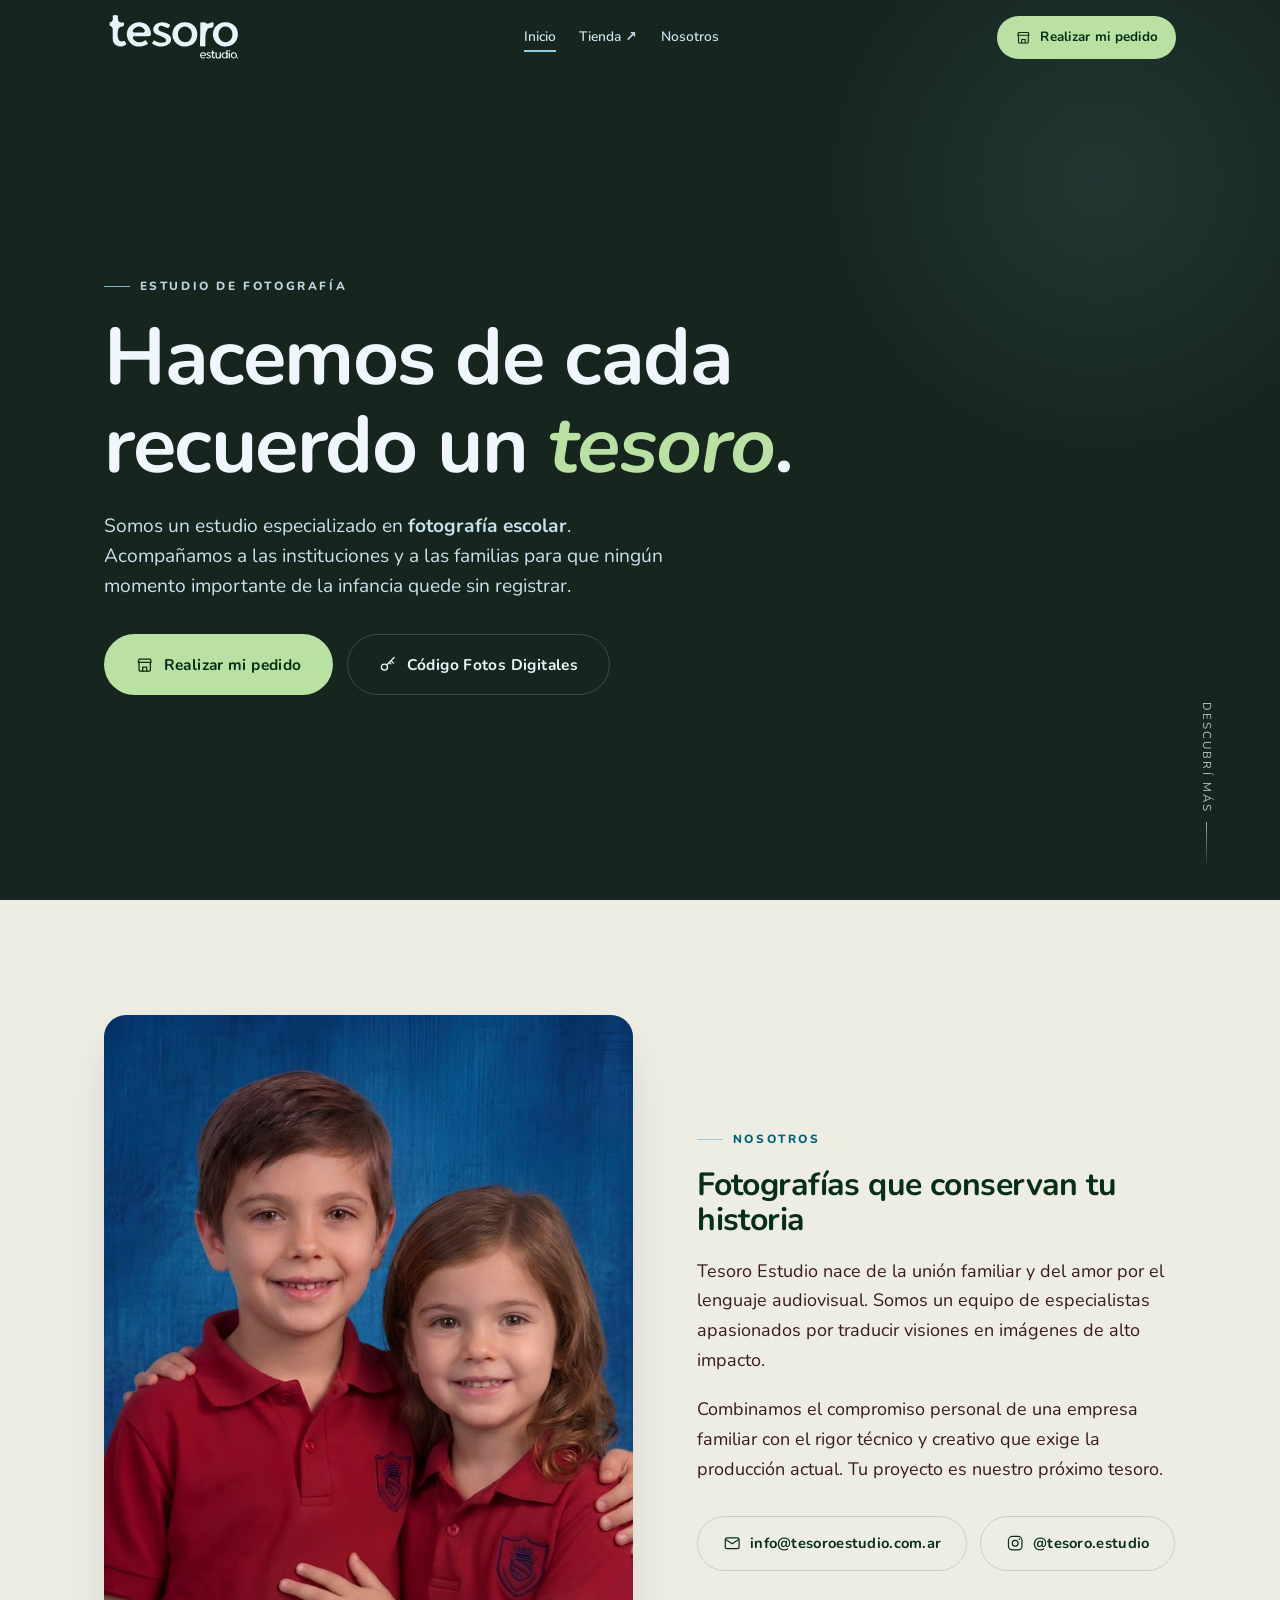
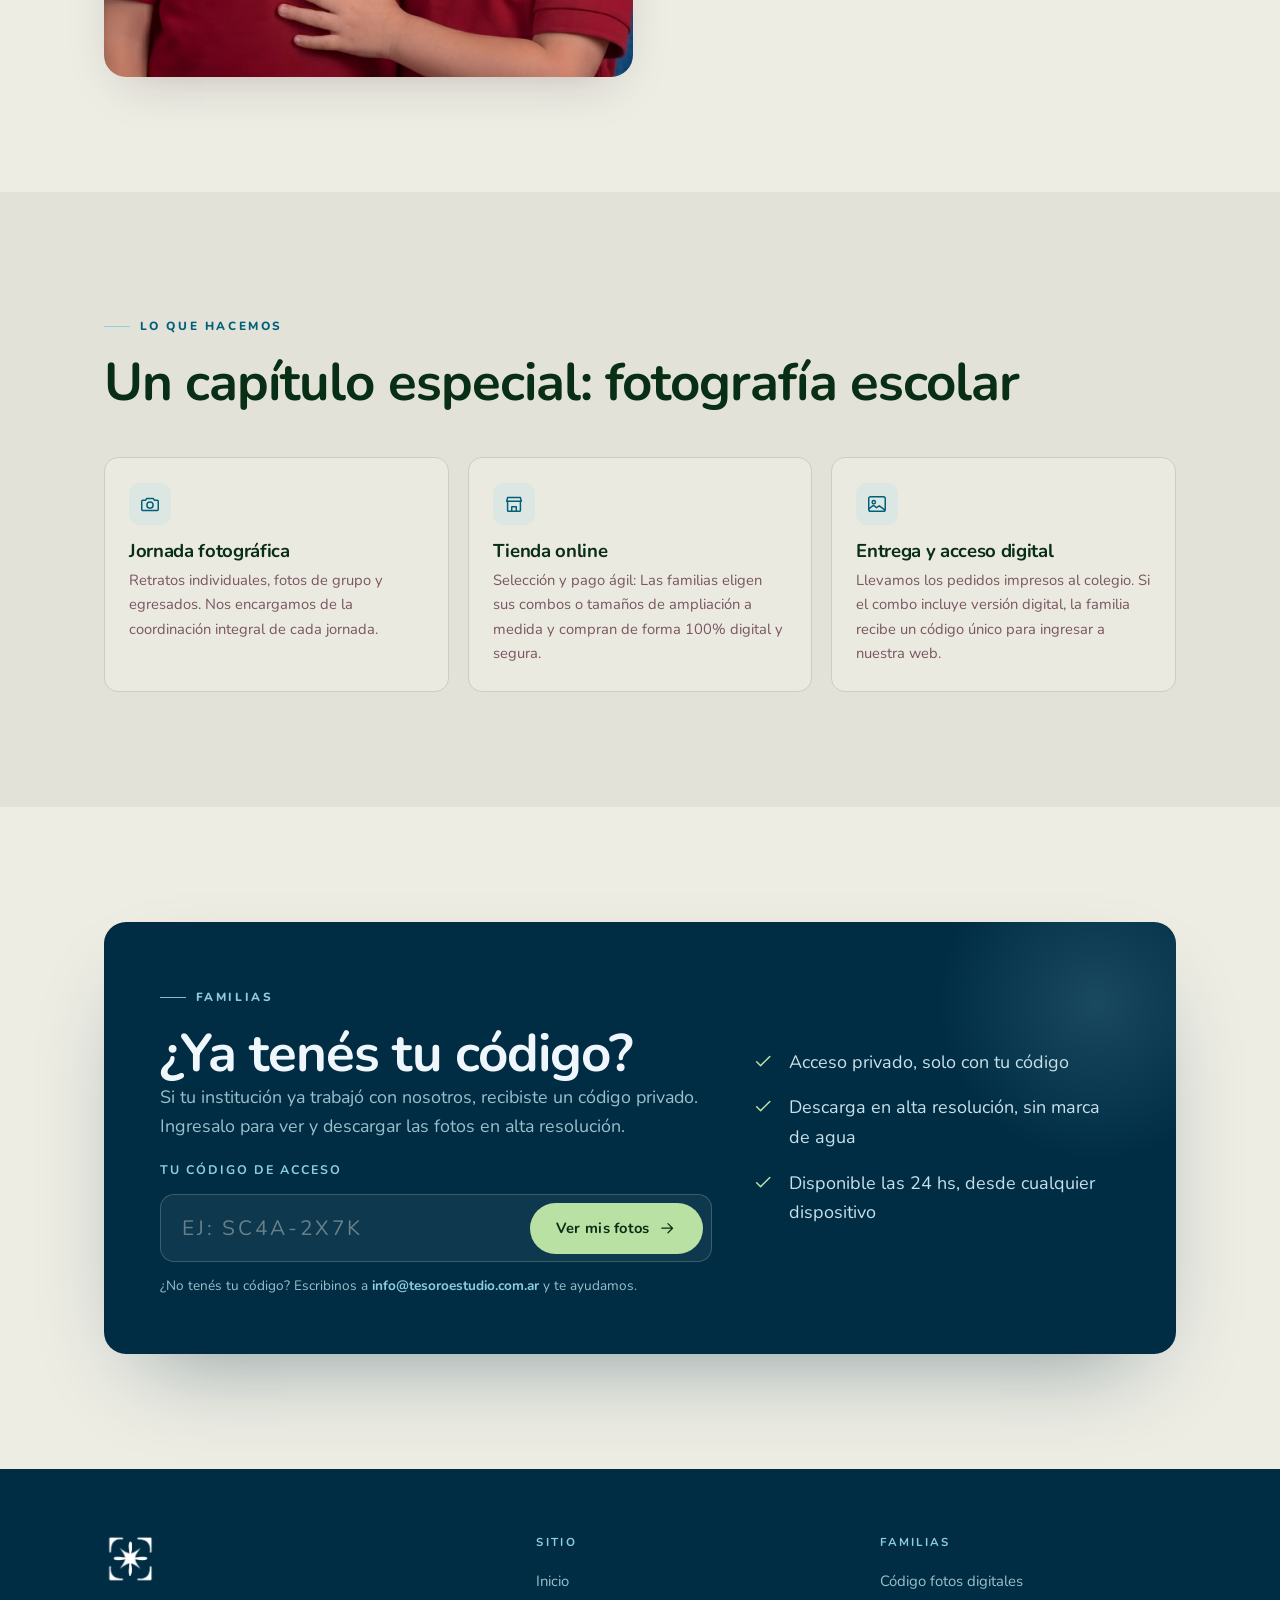
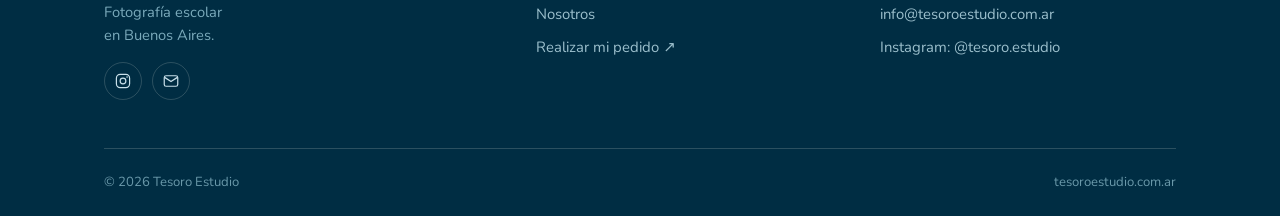
==== index.html @ e1eba3ed "Fix: botones hero apilados full-width en mobile, bump CSS v=11 Co-Authored-By: Claude Sonnet 4.6 <no" ====
<!DOCTYPE html>
<html lang="es-AR">
<head>
<meta charset="UTF-8">
<meta name="viewport" content="width=device-width, initial-scale=1.0">
<title>Tesoro Estudio · Fotografía escolar en Buenos Aires</title>
<meta name="description" content="Estudio de fotografía en Buenos Aires especializado en fotografía escolar. Retratos, fotos de curso, egresados y eventos. Las familias acceden y descargan sus fotos con un código privado.">
<meta name="theme-color" content="#002D43">

<!-- Open Graph -->
<meta property="og:type" content="website">
<meta property="og:title" content="Tesoro Estudio · Fotografía escolar">
<meta property="og:description" content="Hacemos de cada recuerdo un tesoro. Fotografía escolar profesional en Buenos Aires.">
<meta property="og:url" content="https://tesoroestudio.com.ar/">
<meta property="og:image" content="https://tesoroestudio.com.ar/img/hero.jpg">
<meta name="twitter:card" content="summary_large_image">

<!-- Favicon -->
<link rel="icon" type="image/png" href="img/iso.png">

<!-- Tipografía de marca: Nunito -->
<link rel="preconnect" href="https://fonts.googleapis.com">
<link rel="preconnect" href="https://fonts.gstatic.com" crossorigin>
<link href="https://fonts.googleapis.com/css2?family=Nunito:ital,wght@0,300;0,400;0,500;0,600;0,700;0,800;1,400;1,600;1,700&display=swap" rel="stylesheet">

<link rel="stylesheet" href="css/styles.css?v=11">
</head>
<body>

<!-- ========================= LOADER / SPLASH ========================= -->
<div id="loader" role="status" aria-label="Cargando Tesoro Estudio">
  <svg viewBox="0 0 799 277" fill="none" xmlns="http://www.w3.org/2000/svg" aria-hidden="true">
    <path d="M82.7162 45.5889C84.1705 45.5889 85.2355 46.5515 85.6861 47.6781C86.1368 48.8251 86.0139 50.2383 85.0102 51.3239L84.6416 51.7335L84.109 51.5901C84.109 51.5901 84.109 51.5901 84.0681 51.5901C84.0476 51.5901 83.9861 51.5901 83.9247 51.5492C83.8018 51.5287 83.6174 51.4877 83.3717 51.4263C82.8801 51.3239 82.1427 51.201 81.221 51.0781C79.3776 50.8528 76.7559 50.6889 73.7246 50.9347C67.6413 51.4263 59.8376 53.5769 52.9147 60.1722C47.4869 65.3747 44.9061 74.3663 43.6977 82.2315C43.1037 86.1436 42.8579 89.7075 42.7555 92.3087C42.7145 93.5991 42.694 94.6642 42.694 95.3811C42.694 95.7497 42.694 96.016 42.694 96.2208C42.694 96.3232 42.694 96.3847 42.694 96.4256C42.694 96.4461 42.694 96.4666 42.694 96.4871V96.8763L42.4483 97.1425C41.4446 98.2281 40.0314 98.3919 38.9048 97.8799C37.8398 97.3678 37 96.2413 37 94.8076V48.9889C37 47.1865 38.3928 45.5889 40.2157 45.5889H82.7162Z" fill="currentColor"/>
    <path d="M184.144 45.5889C185.987 45.5889 187.462 47.1455 187.462 48.9889V94.7666C187.462 97.6955 183.98 99.3751 181.85 97.163L181.501 96.8148L181.624 96.3232V96.2823C181.624 96.2413 181.624 96.2003 181.665 96.1389C181.686 95.9955 181.727 95.7907 181.788 95.5244C181.891 94.9919 182.014 94.1931 182.116 93.2099C182.341 91.2027 182.505 88.3966 182.259 85.099C181.788 78.5037 179.699 70.0856 173.329 62.63C168.311 56.7926 159.667 54.007 152.089 52.7167C148.341 52.0817 144.9 51.8155 142.401 51.6926C141.152 51.6311 140.148 51.6311 139.452 51.6311C139.103 51.6311 138.837 51.6311 138.653 51.6311C138.571 51.6311 138.489 51.6311 138.448 51.6311C138.427 51.6311 138.407 51.6311 138.407 51.6311H137.997L137.711 51.3648C135.683 49.2757 137.076 45.6708 140.025 45.6298H184.205L184.144 45.5889Z" fill="currentColor"/>
    <path d="M181.85 148.02C183.878 146.054 187.401 147.406 187.442 150.253V192.794C187.442 194.597 185.926 196.01 184.124 196.01H139.985C137.138 196.01 135.499 192.63 137.65 190.541L137.998 190.193L138.489 190.316C138.489 190.316 138.489 190.316 138.53 190.316C138.571 190.316 138.612 190.316 138.674 190.357C138.797 190.377 139.002 190.418 139.268 190.48C139.78 190.582 140.538 190.684 141.5 190.807C143.426 191.012 146.15 191.176 149.325 190.951C155.674 190.48 163.785 188.493 170.974 182.348C176.586 177.514 179.27 169.199 180.519 161.927C181.133 158.302 181.4 155.005 181.502 152.588C181.564 151.379 181.564 150.416 181.564 149.741C181.564 149.413 181.564 149.147 181.564 148.962C181.564 148.88 181.564 148.798 181.564 148.757C181.564 148.737 181.564 148.716 181.564 148.716V148.307L181.85 148.02Z" fill="currentColor"/>
    <path d="M37 150.315C37 147.488 40.4205 145.993 42.4483 148.041L42.8169 148.41L42.694 148.901C42.694 148.901 42.694 148.901 42.694 148.942C42.694 148.963 42.694 149.024 42.6531 149.086C42.6326 149.209 42.5916 149.393 42.5302 149.659C42.4278 150.151 42.3254 150.888 42.223 151.81C42.0181 153.653 41.8543 156.275 42.0796 159.327C42.5507 165.43 44.5374 173.234 50.6616 180.157L51.1327 180.649C56.0075 185.708 64.0365 188.186 71.1028 189.354C74.7282 189.948 78.0258 190.193 80.4427 190.296C81.6512 190.337 82.6138 190.357 83.2897 190.357C83.6175 190.357 83.8837 190.357 84.0681 190.357C84.15 190.357 84.2114 190.357 84.2729 190.357C84.2934 190.357 84.3138 190.357 84.3138 190.357H84.7235L85.0102 190.624C87.038 192.651 85.5837 196.031 82.7777 196.072H40.2362C38.4542 196.072 37.0205 194.618 37.0205 192.856V150.356L37 150.315Z" fill="currentColor"/>
    <path d="M163.919 113.986C151.997 112.922 140.689 114.211 129.136 116.462C129.423 113.168 130.386 109.791 132.188 106.252C136.777 97.2894 142.82 89.6367 148.596 81.6361C140.382 87.5905 133.11 93.0333 124.732 97.5554C121.393 99.356 118.177 100.4 115.064 100.809C117.317 89.7185 118.341 78.3623 117.296 66.6786C117.173 65.3281 116.866 64.0391 116.395 62.8523C114.9 59.1078 109.779 59.0259 108.242 62.75C103.92 73.3287 106.726 88.2044 109.41 100.952C97.3241 99.9289 86.3035 90.6393 74.3202 82.3114C81.3873 92.5013 91.4656 104.41 93.0429 116.421C84.6033 114.805 73.4394 112.738 59.6124 113.966C58.2195 114.088 56.8266 114.498 55.536 115.071C52.0742 116.626 52.1766 121.659 55.7204 123.03C65.6553 126.877 80.5269 124.708 93.1248 122.212C92.8995 124.053 92.4488 125.895 91.6909 127.716C87.3892 138.131 80.8752 146.459 74.3202 155.626C85.9143 147.605 97.1397 138.049 109.328 136.985C107.505 146.213 106.194 155.626 106.112 165.529C106.03 173.796 108.119 180.876 110.598 180.998C114.121 181.162 120.328 169.642 115.064 137.128C117.665 137.497 120.328 138.295 123.032 139.625C132.434 144.208 140.587 150.388 148.596 156.587C140.362 144.658 130.816 133.793 129.3 121.843C143.25 124.892 160.477 127.327 169.798 122.498C172.85 120.923 172.707 116.544 169.511 115.193C167.729 114.436 165.701 114.068 163.96 113.925V113.966L163.919 113.986Z" fill="currentColor"/>
    <path d="M389.56 127.313C389.868 119.755 388.024 112.382 383.6 103.452C378.582 93.3128 371.188 86.226 361.582 82.3958L360.599 82.0067C339.277 73.9572 315.087 79.3235 300.422 95.361C283.135 114.287 283.381 143.576 300.954 163.485C310.171 173.91 321.375 179.768 334.258 180.854C345.933 181.837 358.817 178.969 372.56 172.354C373.728 171.801 374.895 170.899 375.796 169.896C376.452 169.158 376.923 168.421 377.169 167.704C374.485 163.546 372.253 160.392 370.307 158.098C368.914 156.439 367.706 155.251 366.702 154.555C366.129 154.145 365.801 154.042 365.678 154.022L353.778 160.208C347.265 163.587 339.44 164.099 331.698 161.662C325.041 159.552 319.225 155.456 315.661 150.397H315.64L314.923 149.311C314.022 147.877 313.428 145.542 313.428 143.535C313.428 140.463 314.78 138.292 317.115 137.595L317.77 137.493L377.312 137.104C381.716 137.083 385.402 136.182 387.655 134.605C388.188 134.236 388.68 133.233 389.007 131.86C389.376 130.283 389.478 128.522 389.54 127.313H389.56ZM362.995 118.219C362.319 119.346 361.336 120.267 360.086 120.902V121.64H319.429C317.996 121.66 316.562 120.902 315.824 120.431C315.108 119.981 313.817 119.059 313.203 117.85C312.937 117.318 312.773 116.683 312.691 115.925C312.65 115.352 312.65 114.717 312.732 114.082C312.814 113.447 312.936 112.812 313.121 112.259C313.367 111.521 313.674 110.928 314.084 110.456C319.696 103.923 325.861 99.3755 331.883 97.3478C339.236 94.8695 346.281 95.955 352.815 100.564C357.792 104.086 361.295 108.04 363.22 112.341C364.101 114.307 363.999 116.437 362.954 118.219H362.995Z" fill="currentColor"/>
    <path d="M753.139 106.687L752.852 106.011C747.097 93.2509 735.913 84.0544 721.412 80.1628C714.96 78.4218 708.365 78.0941 702.753 77.9917C702.445 77.9917 702.138 77.9917 701.851 77.9917C686.92 77.9917 673.402 84.5665 663.734 96.5486C653.944 108.694 650.031 124.22 653.001 139.172C655.971 154.022 665.475 166.802 679.096 174.217C695.83 183.311 716.537 183.106 733.148 173.664C755.166 161.129 763.953 131.716 753.139 106.708V106.687ZM730.055 148.143C725.57 156.52 717.561 161.661 708.098 162.235C707.382 162.276 706.665 162.296 705.968 162.296C696.546 162.296 688.436 158.466 682.967 151.359C675.02 141.056 673.074 127.395 677.887 115.679C682.168 105.253 690.607 97.9823 700.418 96.2823L701.012 96.1799C713.178 94.3365 725.181 101.116 730.834 113.057C736.2 124.384 735.913 137.165 730.055 148.143Z" fill="currentColor"/>
    <path d="M467.106 132.822C461.432 127.579 453.977 124.63 446.808 122.069L429.357 115.843C425.732 114.552 422.946 111.931 421.676 108.674C420.488 105.602 420.734 102.243 422.373 99.2112C424.032 96.1184 426.469 94.0497 429.459 93.2304C432.081 92.4931 435.01 92.7184 438.123 93.9063L438.697 94.1316L457.233 101.874C458.093 102.243 459.466 102.345 460.818 102.181C462.415 101.976 463.439 101.485 463.89 101.075C466.512 98.6787 468.703 95.4425 469.604 92.6569C470.178 90.8955 470.526 88.5605 468.847 87.5159C457.151 80.1218 442.507 76.8037 429.644 78.6266C416.003 80.5724 405.884 87.8231 401.173 99.0474C398.798 104.721 398.879 111.316 401.378 117.154C403.857 122.95 408.547 127.497 414.221 129.648L428.476 135.055C433.105 136.898 439.987 140.196 445.456 143.944C448.651 146.136 450.986 148.246 452.42 150.191C454.489 152.997 454.837 155.722 453.424 158.036L453.198 158.384C450.699 162.153 446.029 163.607 442.568 164.181C430.483 166.147 418.071 163.279 406.642 155.906C406.048 155.537 404.799 155.087 403.549 154.964C403.345 154.943 403.14 154.923 402.935 154.923C402.628 154.923 402.361 154.943 402.136 155.005C401.931 155.046 401.87 155.107 401.87 155.107L395.172 164.467C394.865 164.898 394.599 165.799 394.722 166.843C394.844 167.847 395.254 168.421 395.582 168.605C423.397 184.847 449.552 184.663 467.351 168.072L467.782 167.683C472.677 162.931 475.319 156.766 475.258 150.335C475.176 143.801 472.288 137.574 467.126 132.802L467.106 132.822Z" fill="currentColor"/>
    <path d="M219.148 77.1116L218.636 77.2754C216.445 78.0333 215.052 79.8767 214.499 82.7237C213.925 85.6731 214.397 89.3804 215.769 92.6166C215.769 92.6166 215.83 92.719 216.035 92.8829C216.301 93.1082 216.67 93.3744 217.223 93.6817C217.571 93.8865 218.001 94.1323 218.473 94.3985C219.353 94.8901 220.357 95.4431 221.258 96.0166C224.003 97.7781 227.669 100.809 227.71 106.708L227.956 147.98C228.017 156.931 230.864 164.98 235.964 170.654C244.055 179.645 256.918 183.107 269.535 179.707L270.436 179.441C274.799 178.13 278.731 175.959 283.073 173.46L283.483 173.194C284.22 172.681 284.732 172.006 284.958 171.268C285.224 170.387 285.101 169.425 284.589 168.462L279.96 159.511C279.448 158.528 278.752 157.791 277.953 157.381C277.072 156.931 276.007 156.828 274.819 157.095H274.655V157.135L263.288 159.655L262.816 159.573C255.422 158.201 252.309 150.397 251.326 147.099L250.978 145.932C247.905 134.892 248.008 122.336 251.264 108.613C252.493 103.431 256.139 99.5805 261.014 98.2902L271.829 95.4431C272.586 95.2383 273.488 94.6034 274.225 93.7431C275.065 92.76 275.413 91.8178 275.433 91.2648L275.946 83.5635C276.048 82.1912 275.7 81.0032 274.962 80.1634C274.225 79.3032 273.119 78.8321 271.747 78.7706C270.825 78.7297 269.924 78.7297 269.002 78.7092H268.613C267.548 78.7092 266.503 78.6682 265.459 78.6273C263.697 78.5658 261.424 78.402 259.273 77.7465C256.999 77.0706 255.218 75.9646 253.804 74.3874C252.248 72.6465 251.203 70.3729 250.63 67.4645C249.851 63.6343 249.933 59.7427 249.974 56.6089C249.974 55.7691 249.995 54.9703 249.995 54.233C249.995 52.3896 249.872 51.2221 249.605 50.4643C249.401 49.8498 249.196 49.7679 248.93 49.7064C244.362 48.6004 237.91 47.4124 233.097 48.0678C231.13 48.3341 229.635 48.9076 228.816 49.7269C228.304 50.2389 227.628 51.1606 227.915 53.3113C228.529 58.1246 228.98 63.1632 228.079 67.403C227.567 69.8199 226.624 71.8477 225.273 73.4248C223.757 75.2272 221.688 76.4766 219.169 77.1525L219.148 77.1116Z" fill="currentColor"/>
    <path d="M654.537 81.8833C654.537 81.5761 654.373 80.8797 653.984 80.0809C653.595 79.2821 653.185 78.8315 653.063 78.7291C652.94 78.6471 652.284 78.3399 651.281 78.1351C650.851 78.0531 650.441 77.9917 650.113 77.9917C649.826 77.9917 649.704 77.9917 649.704 77.9917L633.277 83.8496C631.106 84.6279 629.078 84.6894 627.091 84.0544C625.371 83.5014 623.916 82.4978 622.688 81.5761L622.196 81.2074C619.963 79.5279 618.202 78.176 615.437 78.2989L599.788 78.7905C599.522 78.9748 599.317 79.1797 599.133 79.405C598.928 79.6508 598.744 79.9375 598.621 80.2038C598.519 80.4086 598.519 80.511 598.519 80.511L598.314 134.154L597.412 154.452L597.331 178.088C597.331 178.088 597.474 178.703 598.109 179.338C598.723 179.973 599.256 180.136 599.358 180.136L616.44 180.71C616.44 180.71 616.686 180.71 617.198 180.485C617.69 180.3 618.222 180.013 618.693 179.686C619.165 179.358 619.574 179.03 619.82 178.723C619.881 178.641 619.922 178.58 619.963 178.539L620.168 143.432V142.613V141.138C620.23 130.918 622.155 121.434 625.924 112.934C627.706 108.899 630.348 105.807 633.768 103.779C637.005 101.833 640.794 100.891 645.3 100.891H645.361C647.942 100.891 650.257 100.153 651.854 98.8426C653.493 97.4703 654.353 95.5654 654.394 93.1895L654.558 81.8628L654.537 81.8833Z" fill="currentColor"/>
    <path d="M583.71 145.337C588.155 131.02 586.434 114.88 579.102 102.099H578.098V100.42C569.844 87.27 555.199 79.3229 536.806 78.0735C535.229 77.9711 533.693 77.9097 532.156 77.9097C516.672 77.9097 503.604 83.4603 494.162 94.0906C482.835 106.851 478.329 122.069 481.135 138.086L481.381 139.377C484.187 153.161 493.015 165.696 504.997 172.906C521.035 182.553 540.698 183.577 557.595 175.63C570.192 169.711 579.45 158.958 583.669 145.358L583.71 145.337ZM554.011 154.103C548.276 160.514 541.046 162.296 534.819 162.296C531.255 162.296 527.999 161.723 525.541 161.088C517.123 158.937 509.913 151.932 506.226 142.347C500.675 127.886 504.362 112.32 515.607 102.673C526.954 92.9641 542.705 93.6809 553.048 104.414L553.622 105.028C565.993 118.485 566.157 140.503 553.99 154.124L554.011 154.103Z" fill="currentColor"/>
    <path d="M714.387 195.826C712.707 195.581 711.13 195.56 709.287 195.826L709.082 206.395L708.16 206.539C707.382 206.661 706.419 206.743 705.538 206.702C704.822 206.702 703.777 206.62 702.999 206.354L702.487 206.19C701.422 205.863 700.356 205.719 699.332 205.719C695.564 205.719 692.266 207.808 690.279 211.618C686.92 218.07 688.763 225.669 694.703 229.663C697.366 231.465 700.438 231.752 704.064 230.544L704.719 230.339H704.74C707.464 229.642 709.942 230.052 711.765 230.339C712.031 230.38 712.298 230.421 712.523 230.462C713.035 230.544 713.404 230.585 713.711 230.585H713.731C714.039 230.585 714.202 230.544 714.284 230.503C714.346 230.482 714.551 230.298 714.551 229.335L714.387 195.847V195.826ZM706.808 225.034C706.071 225.935 704.924 226.488 704.289 226.754C703.756 226.959 702.814 227.287 701.872 227.287C701.688 227.287 701.503 227.287 701.319 227.246C698.267 226.795 695.686 224.727 694.458 221.716L694.232 221.142C693.331 218.398 693.905 215.407 695.83 212.704L695.912 212.581C696.997 211.147 698.574 210.082 700.274 209.652C702.241 209.16 704.166 209.549 705.661 210.758C707.648 212.356 708.877 214.67 709.143 217.271C709.43 220.036 708.57 222.863 706.788 225.034H706.808Z" fill="currentColor"/>
    <path d="M617.916 207.48C612.263 203.732 604.008 205.145 599.932 210.573L599.85 210.675C597.085 214.382 596.696 218.868 598.703 223.599L598.99 224.234C600.362 226.979 603.558 230.42 608.064 231.034C612.304 231.628 616.216 230.727 619.677 228.372L617.404 225.197L614.987 226.16C612.754 227.348 610.296 227.614 608.084 226.876C605.77 226.098 603.988 224.296 603.025 221.776L602.472 220.322L604.029 220.261L622.647 219.585C623.651 214.874 621.746 210.02 617.875 207.459L617.916 207.48ZM617.363 216.451H616.461L603.496 216.553L603.353 215.591C603.21 214.669 603.476 213.686 604.09 212.785C604.602 212.027 605.36 211.331 606.261 210.737C607.777 209.774 610.091 208.955 612.078 209.569C613.348 209.958 614.311 210.511 615.13 211.31C616.072 212.211 616.933 213.399 617.24 215.017C617.301 215.366 617.363 216.451 617.363 216.451Z" fill="currentColor"/>
    <path d="M738.269 205.514H738.228C731.838 206.374 727.086 212.253 727.455 218.93C727.803 225.382 732.821 230.502 739.396 231.117L740.276 231.178C744.823 231.383 748.756 229.724 751.275 226.508L751.439 226.304C755.433 220.958 754.88 213.297 750.231 208.832L750.169 208.771C747.302 206.047 743.083 204.9 738.31 205.555L738.269 205.514ZM740.973 209.324C743.062 209.365 744.926 210.246 746.38 211.843C748.08 213.748 748.961 216.513 748.736 219.237C748.51 221.982 747.281 224.46 745.561 225.771C744.291 226.734 742.775 227.205 741.198 227.205C740.01 227.205 738.781 226.918 737.634 226.365H737.573C734.152 224.624 732.35 220.958 732.882 216.779L732.985 216.165C733.64 212.97 736.282 209.488 740.502 209.324H740.993H740.973Z" fill="currentColor"/>
    <path d="M680.734 205.862L680.365 221.756C680.324 223.293 679.505 224.706 678.071 225.771C676.945 226.59 675.491 227.123 674.262 227.184C674.2 227.184 674.139 227.184 674.077 227.184C672.889 227.184 671.558 226.754 670.493 226.037C669.674 225.484 668.322 224.276 668.301 222.309L668.117 206.087C666.233 205.371 664.389 205.35 662.628 206.026L662.771 222.924C662.874 224.911 663.713 226.959 665.024 228.515C666.479 230.215 668.322 231.158 670.268 231.158C670.309 231.158 670.35 231.158 670.391 231.158L684.278 230.891C684.421 230.891 684.79 230.809 685.22 230.605C685.404 230.502 685.568 230.42 685.691 230.318C685.752 230.277 685.773 230.256 685.793 230.236C685.793 230.175 685.814 230.134 685.834 230.072C685.855 229.908 685.875 229.724 685.875 229.519C685.875 229.171 685.875 228.823 685.875 228.495L685.752 206.067C684.011 205.268 682.209 205.207 680.734 205.883V205.862Z" fill="currentColor"/>
    <path d="M643.088 226.303L643.497 225.483C643.968 224.234 643.887 222.8 643.293 221.428C642.596 219.871 641.285 218.581 639.77 217.987L631.904 214.894C631.167 214.505 630.553 213.87 630.184 213.133C629.959 212.662 629.508 211.474 630.184 210.347C630.634 209.589 631.392 209.036 632.335 208.77C633.174 208.545 634.076 208.565 634.833 208.852L640.425 210.921C640.548 210.962 640.732 210.921 640.937 210.818C641.244 210.654 641.552 210.347 641.838 209.958C642.125 209.569 642.33 209.118 642.412 208.709C642.473 208.422 642.473 208.217 642.453 208.094C638.418 204.837 632.355 204.469 627.992 207.213C626.067 208.442 624.859 210.859 625.002 213.256C625.125 215.365 626.722 217.311 629.078 218.192H629.119C631.802 219.195 634.444 220.424 636.226 221.53C637.373 222.227 638.151 222.882 638.643 223.497C638.991 223.947 639.176 224.398 639.217 224.869C639.258 225.443 639.012 225.996 638.541 226.405C637.025 227.716 634.895 228.146 632.232 227.675C630.348 227.347 628.177 226.569 625.575 225.299C625.534 225.299 625.453 225.34 625.33 225.422C625.043 225.606 624.756 225.934 624.49 226.323C624.224 226.712 623.998 227.163 623.875 227.552C623.814 227.737 623.793 227.88 623.793 227.982C626.968 230.215 630.88 231.362 634.588 231.137C638.438 230.891 641.47 229.191 643.129 226.323L643.088 226.303Z" fill="currentColor"/>
    <path d="M644.522 206.497C644.399 207.152 644.46 207.685 644.522 207.91C644.563 208.033 644.747 208.32 645.423 208.852C645.914 209.242 646.488 209.631 647.061 209.999L647.676 210.409V210.983L647.983 222.268C648.086 226.017 649.192 228.577 651.301 229.908L651.711 230.154C654.189 231.506 656.79 231.219 658.101 230.932C659.084 230.727 660.027 230.379 660.744 229.929C661.419 229.519 661.706 229.171 661.788 229.007C661.788 228.966 661.788 228.905 661.788 228.823C661.788 228.638 661.747 228.413 661.686 228.167C661.583 227.676 661.399 227.184 661.276 226.938L661.133 226.692C660.805 226.16 660.477 226.037 660.211 225.955C659.74 225.832 659.166 225.914 658.45 226.017H658.347C657.651 226.139 656.77 226.262 655.951 226.057C655.439 225.935 654.968 225.689 654.599 225.341C654.21 224.972 653.902 224.48 653.698 223.866L653.636 223.661C652.366 219.995 652.653 216.697 653.165 213.666C653.37 212.396 653.902 211.454 654.783 210.757C655.562 210.163 656.483 209.877 657.159 209.672C657.937 209.426 658.491 209.262 658.941 208.975C659.392 208.689 659.658 208.299 659.801 207.705V207.46C659.842 207.214 659.801 206.763 659.617 206.272C659.535 206.026 659.433 205.801 659.33 205.678C658.409 205.596 657.343 205.514 656.381 205.289C655.787 205.166 655.275 204.981 654.865 204.777C654.292 204.49 653.862 204.121 653.595 203.67L653.472 203.404L652.919 198.017L648.229 197.854V200.496C648.208 201.684 647.881 202.749 647.266 203.63C646.713 204.428 645.914 205.084 644.911 205.575C644.911 205.575 644.87 205.637 644.788 205.76C644.686 205.944 644.604 206.21 644.542 206.497H644.522Z" fill="currentColor"/>
    <path d="M718.565 230.892C720.654 231.404 722.354 231.363 723.911 230.789L723.686 207.952C723.071 207.481 722.15 207.214 721.166 207.214C720.163 207.214 719.159 207.501 718.422 207.993L718.565 230.871V230.892Z" fill="currentColor"/>
    <path d="M758.833 227.941C758.649 227.368 758.198 226.856 757.604 226.569C757.153 226.364 756.416 226.18 755.453 226.569C754.163 227.102 753.61 228.576 754.122 230.092L754.327 230.563C754.511 230.87 754.921 231.178 755.453 231.362C756.129 231.608 756.887 231.608 757.522 231.362C758.751 230.87 759.304 229.437 758.833 227.962V227.941Z" fill="currentColor"/>
    <path d="M720.347 201.704C721.084 201.868 721.965 201.786 722.743 201.438L723.05 201.274C723.644 200.926 724.033 200.414 724.218 199.758C724.402 199.041 724.341 198.202 724.033 197.382C723.747 196.645 723.214 196.072 722.538 195.785C721.842 195.478 721.023 195.457 720.244 195.744L719.425 196.154C718.667 196.645 718.36 197.423 718.257 197.976C718.073 198.919 718.258 199.758 718.462 200.209L718.647 200.537C719.056 201.151 719.609 201.561 720.347 201.725V201.704Z" fill="currentColor"/>
  </svg>
</div>

<!-- ============ SPRITE DE ÍCONOS ============ -->
<svg width="0" height="0" style="position:absolute" aria-hidden="true" focusable="false">
  <symbol id="i-arrow" viewBox="0 0 24 24"><path d="M5 12h14M13 6l6 6-6 6"/></symbol>
  <symbol id="i-key" viewBox="0 0 24 24"><circle cx="8" cy="15" r="3.8"/><path d="M10.7 12.3 20 3M16 7l3 3M14 9l2 2"/></symbol>
  <symbol id="i-check" viewBox="0 0 24 24"><path d="M5 12.5l4.2 4.2L19 7"/></symbol>
  <symbol id="i-mail" viewBox="0 0 24 24"><rect x="3" y="5" width="18" height="14" rx="2.5"/><path d="m4 7.5 8 5.2 8-5.2"/></symbol>
  <symbol id="i-ig" viewBox="0 0 24 24"><rect x="3.2" y="3.2" width="17.6" height="17.6" rx="5"/><circle cx="12" cy="12" r="3.8"/><circle cx="17.4" cy="6.6" r="1.1" fill="currentColor" stroke="none"/></symbol>
  <symbol id="i-store" viewBox="0 0 24 24"><path d="M4 9h16l-1-4H5L4 9z"/><path d="M5 9v10a1 1 0 0 0 1 1h12a1 1 0 0 0 1-1V9"/><path d="M9.5 20v-5h5v5"/></symbol>
  <symbol id="i-camera" viewBox="0 0 24 24"><path d="M4 8h3l1.5-2h7L17 8h3a1 1 0 0 1 1 1v9a1 1 0 0 1-1 1H4a1 1 0 0 1-1-1V9a1 1 0 0 1 1-1z"/><circle cx="12" cy="13.2" r="3.4"/></symbol>
  <symbol id="i-cap" viewBox="0 0 24 24"><path d="M12 4 2 9l10 5 10-5-10-5z"/><path d="M6 11.2V15c0 1.5 2.7 3 6 3s6-1.5 6-3v-3.8"/><path d="M22 9.2v4.8"/></symbol>
  <symbol id="i-frame" viewBox="0 0 24 24"><rect x="3" y="4" width="18" height="16" rx="2"/><circle cx="8.5" cy="10" r="1.8"/><path d="m3.5 17 4.5-3.6 3.5 2.6 3-2 6 4.5"/></symbol>
  <symbol id="i-download" viewBox="0 0 24 24"><path d="M12 3.5v11M7.5 11 12 15.5 16.5 11M5 20.5h14"/></symbol>
</svg>

<!-- ================================ HEADER ================================ -->
<header class="site-header" id="header">
  <div class="container">
    <nav class="nav" aria-label="Principal">
      <a href="#inicio" class="brand" aria-label="Tesoro Estudio — inicio">
        <svg class="brand__logo" viewBox="0 0 598 237" fill="none" xmlns="http://www.w3.org/2000/svg" aria-label="tesoro estudio">
          <path d="M198.56 105.313C198.868 97.7553 197.024 90.3817 192.6 81.4515C187.582 71.3128 180.188 64.226 170.582 60.3958L169.599 60.0067C148.277 51.9572 124.087 57.3235 109.422 73.361C92.1349 92.2866 92.3807 121.576 109.954 141.485C119.171 151.91 130.375 157.768 143.258 158.854C154.933 159.837 167.817 156.969 181.56 150.354C182.728 149.801 183.895 148.899 184.796 147.896C185.452 147.158 185.923 146.421 186.169 145.704C183.485 141.546 181.253 138.392 179.307 136.098C177.914 134.439 176.706 133.251 175.702 132.555C175.129 132.145 174.801 132.042 174.678 132.022L162.778 138.208C156.265 141.587 148.44 142.099 140.698 139.662C134.041 137.552 128.225 133.456 124.661 128.397H124.64L123.923 127.311C123.022 125.877 122.428 123.542 122.428 121.535C122.428 118.463 123.78 116.292 126.115 115.595L126.77 115.493L186.312 115.104C190.716 115.083 194.402 114.182 196.655 112.605C197.188 112.236 197.68 111.233 198.007 109.86C198.376 108.283 198.478 106.522 198.54 105.313H198.56ZM171.995 96.2192C171.319 97.3457 170.336 98.2674 169.086 98.9023V99.6397H128.429C126.996 99.6602 125.562 98.9023 124.824 98.4312C124.108 97.9806 122.817 97.0589 122.203 95.8505C121.937 95.3179 121.773 94.683 121.691 93.9252C121.65 93.3517 121.65 92.7167 121.732 92.0818C121.814 91.4468 121.936 90.8119 122.121 90.2588C122.367 89.5215 122.674 88.9275 123.084 88.4564C128.696 81.9226 134.861 77.3755 140.883 75.3478C148.236 72.8695 155.281 73.955 161.815 78.5635C166.792 82.0865 170.295 86.0395 172.22 90.3408C173.101 92.3071 172.999 94.4372 171.954 96.2192H171.995Z" fill="currentColor"/>
          <path d="M562.139 84.6872L561.852 84.0113C556.097 71.2509 544.913 62.0544 530.412 58.1628C523.96 56.4218 517.365 56.0941 511.753 55.9917C511.445 55.9917 511.138 55.9917 510.851 55.9917C495.92 55.9917 482.402 62.5665 472.734 74.5486C462.944 86.6945 459.031 102.22 462.001 117.172C464.971 132.022 474.475 144.802 488.096 152.217C504.83 161.311 525.537 161.106 542.148 151.664C564.166 139.129 572.953 109.716 562.139 84.7077V84.6872ZM539.055 126.143C534.57 134.52 526.561 139.661 517.098 140.235C516.382 140.276 515.665 140.296 514.968 140.296C505.546 140.296 497.436 136.466 491.967 129.359C484.02 119.056 482.074 105.395 486.887 93.6789C491.168 83.2535 499.607 75.9823 509.418 74.2823L510.012 74.1799C522.178 72.3365 534.181 79.1161 539.834 91.0572C545.2 102.384 544.913 115.165 539.055 126.143Z" fill="currentColor"/>
          <path d="M276.106 110.822C270.432 105.579 262.977 102.63 255.808 100.069L238.357 93.8428C234.732 92.5524 231.946 89.9307 230.676 86.674C229.488 83.6017 229.734 80.2426 231.373 77.2112C233.032 74.1184 235.469 72.0497 238.459 71.2304C241.081 70.4931 244.01 70.7184 247.123 71.9063L247.697 72.1316L266.233 79.8739C267.093 80.2426 268.466 80.345 269.818 80.1811C271.415 79.9763 272.439 79.4847 272.89 79.0751C275.512 76.6787 277.703 73.4425 278.604 70.6569C279.178 68.8955 279.526 66.5605 277.847 65.5159C266.151 58.1218 251.507 54.8037 238.644 56.6266C225.003 58.5724 214.884 65.8231 210.173 77.0474C207.798 82.7209 207.879 89.3162 210.378 95.1536C212.857 100.95 217.547 105.497 223.221 107.648L237.476 113.055C242.105 114.898 248.987 118.196 254.456 121.944C257.651 124.136 259.986 126.246 261.42 128.191C263.489 130.997 263.837 133.722 262.424 136.036L262.198 136.384C259.699 140.153 255.029 141.607 251.568 142.181C239.483 144.147 227.071 141.279 215.642 133.906C215.048 133.537 213.799 133.087 212.549 132.964C212.345 132.943 212.14 132.923 211.935 132.923C211.628 132.923 211.361 132.943 211.136 133.005C210.931 133.046 210.87 133.107 210.87 133.107L204.172 142.467C203.865 142.898 203.599 143.799 203.722 144.843C203.844 145.847 204.254 146.421 204.582 146.605C232.397 162.847 258.552 162.663 276.351 146.072L276.782 145.683C281.677 140.931 284.319 134.766 284.258 128.335C284.176 121.801 281.288 115.574 276.126 110.802L276.106 110.822Z" fill="currentColor"/>
          <path d="M28.1484 55.1116L27.6364 55.2754C25.4448 56.0333 24.052 57.8767 23.499 60.7237C22.9255 63.6731 23.3965 67.3804 24.7689 70.6166C24.7689 70.6166 24.8303 70.719 25.0351 70.8829C25.3014 71.1082 25.6701 71.3744 26.2231 71.6817C26.5713 71.8865 27.0014 72.1323 27.4725 72.3985C28.3532 72.8901 29.3569 73.4431 30.2581 74.0166C33.0027 75.7781 36.669 78.8095 36.71 84.7083L36.9558 125.98C37.0172 134.931 39.8642 142.98 44.9643 148.654C53.0547 157.645 65.9176 161.107 78.5346 157.707L79.4358 157.441C83.7985 156.13 87.7311 153.959 92.0733 151.46L92.4829 151.194C93.2203 150.681 93.7324 150.006 93.9577 149.268C94.2239 148.387 94.101 147.425 93.589 146.462L88.96 137.511C88.448 136.528 87.7516 135.791 86.9528 135.381C86.072 134.931 85.007 134.828 83.819 135.095H83.6551V135.135L72.2875 137.655L71.8164 137.573C64.4224 136.201 61.3091 128.397 60.3259 125.099L59.9777 123.932C56.9054 112.892 57.0078 100.336 60.2645 86.6132C61.4934 81.4312 65.1392 77.5805 70.014 76.2902L80.8286 73.4431C81.5864 73.2383 82.4876 72.6034 83.225 71.7431C84.0648 70.76 84.413 69.8178 84.4335 69.2648L84.9455 61.5635C85.0479 60.1912 84.6997 59.0032 83.9624 58.1634C83.225 57.3032 82.119 56.8321 80.7467 56.7706C79.825 56.7297 78.9237 56.7297 78.002 56.7092H77.6129C76.5478 56.7092 75.5032 56.6682 74.4586 56.6273C72.6972 56.5658 70.4236 56.402 68.273 55.7465C65.9995 55.0706 64.2175 53.9646 62.8043 52.3874C61.2476 50.6465 60.203 48.3729 59.6295 45.4645C58.8512 41.6343 58.9331 37.7427 58.9741 34.6089C58.9741 33.7691 58.9946 32.9703 58.9946 32.233C58.9946 30.3896 58.8717 29.2221 58.6054 28.4643C58.4006 27.8498 58.1958 27.7679 57.9295 27.7064C53.362 26.6004 46.9101 25.4124 42.0968 26.0678C40.1305 26.3341 38.6353 26.9076 37.816 27.7269C37.304 28.2389 36.628 29.1606 36.9148 31.3113C37.5293 36.1246 37.9799 41.1632 37.0786 45.403C36.5666 47.8199 35.6244 49.8477 34.2726 51.4248C32.7569 53.2272 30.6882 54.4766 28.1689 55.1525L28.1484 55.1116Z" fill="currentColor"/>
          <path d="M463.537 59.8833C463.537 59.5761 463.373 58.8797 462.984 58.0809C462.595 57.2821 462.185 56.8315 462.063 56.7291C461.94 56.6471 461.284 56.3399 460.281 56.1351C459.851 56.0531 459.441 55.9917 459.113 55.9917C458.826 55.9917 458.704 55.9917 458.704 55.9917L442.277 61.8496C440.106 62.6279 438.078 62.6894 436.091 62.0544C434.371 61.5014 432.916 60.4978 431.688 59.5761L431.196 59.2074C428.963 57.5279 427.202 56.176 424.437 56.2989L408.788 56.7905C408.522 56.9748 408.317 57.1797 408.133 57.405C407.928 57.6508 407.744 57.9375 407.621 58.2038C407.519 58.4086 407.519 58.511 407.519 58.511L407.314 112.154L406.412 132.452L406.331 156.088C406.331 156.088 406.474 156.703 407.109 157.338C407.723 157.973 408.256 158.136 408.358 158.136L425.44 158.71C425.44 158.71 425.686 158.71 426.198 158.485C426.69 158.3 427.222 158.013 427.693 157.686C428.165 157.358 428.574 157.03 428.82 156.723C428.881 156.641 428.922 156.58 428.963 156.539L429.168 121.432V120.613V119.138C429.23 108.918 431.155 99.4344 434.924 90.9343C436.706 86.8993 439.348 83.8065 442.768 81.7788C446.005 79.833 449.794 78.8908 454.3 78.8908H454.361C456.942 78.8908 459.257 78.1534 460.854 76.8426C462.493 75.4703 463.353 73.5654 463.394 71.1895L463.558 59.8628L463.537 59.8833Z" fill="currentColor"/>
          <path d="M392.71 123.337C397.155 109.02 395.434 92.88 388.102 80.0991H387.098V78.4196C378.844 65.27 364.199 57.3229 345.806 56.0735C344.229 55.9711 342.693 55.9097 341.156 55.9097C325.672 55.9097 312.604 61.4603 303.162 72.0906C291.835 84.851 287.329 100.069 290.135 116.086L290.381 117.377C293.187 131.161 302.015 143.696 313.997 150.906C330.035 160.553 349.698 161.577 366.595 153.63C379.192 147.711 388.45 136.958 392.669 123.358L392.71 123.337ZM363.011 132.103C357.276 138.514 350.046 140.296 343.819 140.296C340.255 140.296 336.999 139.723 334.541 139.088C326.123 136.937 318.913 129.932 315.226 120.347C309.675 105.886 313.362 90.3197 324.607 80.6726C335.954 70.9641 351.705 71.6809 362.048 82.4136L362.622 83.0281C374.993 96.4849 375.157 118.503 362.99 132.124L363.011 132.103Z" fill="currentColor"/>
          <path d="M523.387 173.826C521.707 173.581 520.13 173.56 518.287 173.826L518.082 184.395L517.16 184.539C516.382 184.661 515.419 184.743 514.538 184.702C513.822 184.702 512.777 184.62 511.999 184.354L511.487 184.19C510.422 183.863 509.356 183.719 508.332 183.719C504.564 183.719 501.266 185.808 499.279 189.618C495.92 196.07 497.763 203.669 503.703 207.663C506.366 209.465 509.438 209.752 513.064 208.544L513.719 208.339H513.74C516.464 207.642 518.942 208.052 520.765 208.339C521.031 208.38 521.298 208.421 521.523 208.462C522.035 208.544 522.404 208.585 522.711 208.585H522.731C523.039 208.585 523.202 208.544 523.284 208.503C523.346 208.482 523.551 208.298 523.551 207.335L523.387 173.847V173.826ZM515.808 203.034C515.071 203.935 513.924 204.488 513.289 204.754C512.756 204.959 511.814 205.287 510.872 205.287C510.688 205.287 510.503 205.287 510.319 205.246C507.267 204.795 504.686 202.727 503.458 199.716L503.232 199.142C502.331 196.398 502.905 193.407 504.83 190.704L504.912 190.581C505.997 189.147 507.574 188.082 509.274 187.652C511.241 187.16 513.166 187.549 514.661 188.758C516.648 190.356 517.877 192.67 518.143 195.271C518.43 198.036 517.57 200.863 515.788 203.034H515.808Z" fill="currentColor"/>
          <path d="M426.916 185.48C421.263 181.732 413.008 183.145 408.932 188.573L408.85 188.675C406.085 192.382 405.696 196.868 407.703 201.599L407.99 202.234C409.362 204.979 412.558 208.42 417.064 209.034C421.304 209.628 425.216 208.727 428.677 206.372L426.404 203.197L423.987 204.16C421.754 205.348 419.296 205.614 417.084 204.876C414.77 204.098 412.988 202.296 412.025 199.776L411.472 198.322L413.029 198.261L431.647 197.585C432.651 192.874 430.746 188.02 426.875 185.459L426.916 185.48ZM426.363 194.451H425.461L412.496 194.553L412.353 193.591C412.21 192.669 412.476 191.686 413.09 190.785C413.602 190.027 414.36 189.331 415.261 188.737C416.777 187.774 419.091 186.955 421.078 187.569C422.348 187.958 423.311 188.511 424.13 189.31C425.072 190.211 425.933 191.399 426.24 193.017C426.301 193.366 426.363 194.451 426.363 194.451Z" fill="currentColor"/>
          <path d="M547.269 183.514H547.228C540.838 184.374 536.086 190.253 536.455 196.93C536.803 203.382 541.821 208.502 548.396 209.117L549.276 209.178C553.823 209.383 557.756 207.724 560.275 204.508L560.439 204.304C564.433 198.958 563.88 191.297 559.231 186.832L559.169 186.771C556.302 184.047 552.083 182.9 547.31 183.555L547.269 183.514ZM549.973 187.324C552.062 187.365 553.926 188.246 555.38 189.843C557.08 191.748 557.961 194.513 557.736 197.237C557.51 199.982 556.281 202.46 554.561 203.771C553.291 204.734 551.775 205.205 550.198 205.205C549.01 205.205 547.781 204.918 546.634 204.365H546.573C543.152 202.624 541.35 198.958 541.882 194.779L541.985 194.165C542.64 190.97 545.282 187.488 549.502 187.324H549.993H549.973Z" fill="currentColor"/>
          <path d="M489.734 183.862L489.365 199.756C489.324 201.293 488.505 202.706 487.071 203.771C485.945 204.59 484.491 205.123 483.262 205.184C483.2 205.184 483.139 205.184 483.077 205.184C481.889 205.184 480.558 204.754 479.493 204.037C478.674 203.484 477.322 202.276 477.301 200.309L477.117 184.087C475.233 183.371 473.389 183.35 471.628 184.026L471.771 200.924C471.874 202.911 472.713 204.959 474.024 206.515C475.479 208.215 477.322 209.158 479.268 209.158C479.309 209.158 479.35 209.158 479.391 209.158L493.278 208.891C493.421 208.891 493.79 208.809 494.22 208.605C494.404 208.502 494.568 208.42 494.691 208.318C494.752 208.277 494.773 208.256 494.793 208.236C494.793 208.175 494.814 208.134 494.834 208.072C494.855 207.908 494.875 207.724 494.875 207.519C494.875 207.171 494.875 206.823 494.875 206.495L494.752 184.067C493.011 183.268 491.209 183.207 489.734 183.883V183.862Z" fill="currentColor"/>
          <path d="M452.088 204.303L452.497 203.483C452.968 202.234 452.887 200.8 452.293 199.428C451.596 197.871 450.285 196.581 448.77 195.987L440.904 192.894C440.167 192.505 439.553 191.87 439.184 191.133C438.959 190.662 438.508 189.474 439.184 188.347C439.634 187.589 440.392 187.036 441.335 186.77C442.174 186.545 443.076 186.565 443.833 186.852L449.425 188.921C449.548 188.962 449.732 188.921 449.937 188.818C450.244 188.654 450.552 188.347 450.838 187.958C451.125 187.569 451.33 187.118 451.412 186.709C451.473 186.422 451.473 186.217 451.453 186.094C447.418 182.837 441.355 182.469 436.992 185.213C435.067 186.442 433.859 188.859 434.002 191.256C434.125 193.365 435.722 195.311 438.078 196.192H438.119C440.802 197.195 443.444 198.424 445.226 199.53C446.373 200.227 447.151 200.882 447.643 201.497C447.991 201.947 448.176 202.398 448.217 202.869C448.258 203.443 448.012 203.996 447.541 204.405C446.025 205.716 443.895 206.146 441.232 205.675C439.348 205.347 437.177 204.569 434.575 203.299C434.534 203.299 434.453 203.34 434.33 203.422C434.043 203.606 433.756 203.934 433.49 204.323C433.224 204.712 432.998 205.163 432.875 205.552C432.814 205.737 432.793 205.88 432.793 205.982C435.968 208.215 439.88 209.362 443.588 209.137C447.438 208.891 450.47 207.191 452.129 204.323L452.088 204.303Z" fill="currentColor"/>
          <path d="M453.522 184.497C453.399 185.152 453.46 185.685 453.522 185.91C453.563 186.033 453.747 186.32 454.423 186.852C454.914 187.242 455.488 187.631 456.061 187.999L456.676 188.409V188.983L456.983 200.268C457.086 204.017 458.192 206.577 460.301 207.908L460.711 208.154C463.189 209.506 465.79 209.219 467.101 208.932C468.084 208.727 469.027 208.379 469.744 207.929C470.419 207.519 470.706 207.171 470.788 207.007C470.788 206.966 470.788 206.905 470.788 206.823C470.788 206.638 470.747 206.413 470.686 206.167C470.583 205.676 470.399 205.184 470.276 204.938L470.133 204.692C469.805 204.16 469.477 204.037 469.211 203.955C468.74 203.832 468.166 203.914 467.45 204.017H467.347C466.651 204.139 465.77 204.262 464.951 204.057C464.439 203.935 463.968 203.689 463.599 203.341C463.21 202.972 462.902 202.48 462.698 201.866L462.636 201.661C461.366 197.995 461.653 194.697 462.165 191.666C462.37 190.396 462.902 189.454 463.783 188.757C464.562 188.163 465.483 187.877 466.159 187.672C466.937 187.426 467.491 187.262 467.941 186.975C468.392 186.689 468.658 186.299 468.801 185.705V185.46C468.842 185.214 468.801 184.763 468.617 184.272C468.535 184.026 468.433 183.801 468.33 183.678C467.409 183.596 466.343 183.514 465.381 183.289C464.787 183.166 464.275 182.981 463.865 182.777C463.292 182.49 462.862 182.121 462.595 181.67L462.472 181.404L461.919 176.017L457.229 175.854V178.496C457.208 179.684 456.881 180.749 456.266 181.63C455.713 182.428 454.914 183.084 453.911 183.575C453.911 183.575 453.87 183.637 453.788 183.76C453.686 183.944 453.604 184.21 453.542 184.497H453.522Z" fill="currentColor"/>
          <path d="M527.565 208.892C529.654 209.404 531.354 209.363 532.911 208.789L532.686 185.952C532.071 185.481 531.15 185.214 530.166 185.214C529.163 185.214 528.159 185.501 527.422 185.993L527.565 208.871V208.892Z" fill="currentColor"/>
          <path d="M567.833 205.941C567.649 205.368 567.198 204.856 566.604 204.569C566.153 204.364 565.416 204.18 564.453 204.569C563.163 205.102 562.61 206.576 563.122 208.092L563.327 208.563C563.511 208.87 563.921 209.178 564.453 209.362C565.129 209.608 565.887 209.608 566.522 209.362C567.751 208.87 568.304 207.437 567.833 205.962V205.941Z" fill="currentColor"/>
          <path d="M529.347 179.704C530.084 179.868 530.965 179.786 531.743 179.438L532.05 179.274C532.644 178.926 533.033 178.414 533.218 177.758C533.402 177.041 533.341 176.202 533.033 175.382C532.747 174.645 532.214 174.072 531.538 173.785C530.842 173.478 530.023 173.457 529.244 173.744L528.425 174.154C527.667 174.645 527.36 175.423 527.257 175.976C527.073 176.919 527.258 177.758 527.462 178.209L527.647 178.537C528.056 179.151 528.609 179.561 529.347 179.725V179.704Z" fill="currentColor"/>
        </svg>
      </a>

      <ul class="nav__links">
        <li><a href="#inicio" class="active">Inicio</a></li>
        <li><a href="https://tesoroestudio.com.ar/tienda" target="_blank" rel="noopener">Tienda ↗</a></li>
        <li><a href="#nosotros">Nosotros</a></li>
      </ul>

      <div class="nav__cta">
        <a href="https://tesoroestudio.com.ar/tienda" target="_blank" rel="noopener" class="btn btn--gold">
          <svg class="ico" aria-hidden="true"><use href="#i-store"/></svg>
          Realizar mi pedido
        </a>
        <button class="burger" id="burger" aria-label="Abrir menú" aria-expanded="false" aria-controls="mobileMenu">
          <span></span><span></span><span></span>
        </button>
      </div>
    </nav>
  </div>
</header>

<!-- menú mobile -->
<div class="mobile-menu" id="mobileMenu">
  <a href="#inicio">Inicio <span>01</span></a>
  <a href="https://tesoroestudio.com.ar/tienda" target="_blank" rel="noopener">Tienda <span>↗</span></a>
  <a href="#nosotros">Nosotros <span>02</span></a>
  <div class="mm-cta">
    <a href="https://tesoroestudio.com.ar/tienda" target="_blank" rel="noopener" class="btn btn--gold btn--lg">Realizar mi pedido</a>
  </div>
</div>

<main id="inicio">

  <!-- ================================ HERO ================================ -->
  <section class="hero" aria-label="Bienvenida">
    <div class="hero__bg">
      <img src="img/hero.jpg" alt="" fetchpriority="high" onerror="this.style.display='none'">
    </div>
    <div class="container hero__inner">
      <div class="reveal">
        <p class="eyebrow hero__eyebrow">Estudio de fotografía</p>
        <h1>Hacemos de cada recuerdo un <em>tesoro</em>.</h1>
        <p class="hero__sub">Somos un estudio especializado en <strong>fotografía escolar</strong>. Acompañamos a las instituciones y a las familias para que ningún momento importante de la infancia quede sin registrar.</p>
        <div class="hero__cta">
          <a href="https://tesoroestudio.com.ar/tienda" target="_blank" rel="noopener" class="btn btn--gold btn--lg">
            <svg class="ico" aria-hidden="true"><use href="#i-store"/></svg>
            Realizar mi pedido
          </a>
          <a href="#acceso" class="btn btn--outline-light btn--lg">
            <svg class="ico" aria-hidden="true"><use href="#i-key"/></svg>
            Código Fotos Digitales
          </a>
        </div>
      </div>
    </div>
    <div class="hero__scroll" aria-hidden="true"><span>Descubrí más</span><span class="line"></span></div>
  </section>

  <!-- ============================= NOSOTROS ============================== -->
  <section class="section" id="nosotros">
    <div class="container">
      <div class="split">
        <div class="split__media reveal" id="splitMedia">
          <img src="img/nosotros.png?v=4" alt="Trabajo de Tesoro Estudio" loading="lazy">
        </div>
        <div class="split__body reveal" data-d="1">
          <p class="eyebrow">Nosotros</p>
          <h2>Fotografías que conservan tu historia</h2>
          <p>Tesoro Estudio nace de la unión familiar y del amor por el lenguaje audiovisual. Somos un equipo de especialistas apasionados por traducir visiones en imágenes de alto impacto.</p>
          <p>Combinamos el compromiso personal de una empresa familiar con el rigor técnico y creativo que exige la producción actual. Tu proyecto es nuestro próximo tesoro.</p>

          <div style="display:flex;gap:.8rem;margin-top:2rem;flex-wrap:wrap">
            <a href="mailto:info@tesoroestudio.com.ar" class="btn btn--ghost">
              <svg class="ico" aria-hidden="true"><use href="#i-mail"/></svg>
              info@tesoroestudio.com.ar
            </a>
            <a href="https://instagram.com/tesoro.estudio" target="_blank" rel="noopener" class="btn btn--ghost">
              <svg class="ico" aria-hidden="true"><use href="#i-ig"/></svg>
              @tesoro.estudio
            </a>
          </div>
        </div>
      </div>
    </div>
  </section>

  <!-- ========================= SERVICIOS (3 cards) ======================= -->
  <section class="section section--surface">
    <div class="container">
      <div class="section-head reveal">
        <p class="eyebrow">Lo que hacemos</p>
        <h2>Un capítulo especial: fotografía escolar</h2>
      </div>
      <div class="feature-grid" style="margin-top:2.8rem">
        <div class="feature reveal">
          <div class="feature__ic"><svg class="ico" aria-hidden="true"><use href="#i-camera"/></svg></div>
          <h3>Jornada fotográfica</h3>
          <p>Retratos individuales, fotos de grupo y egresados. Nos encargamos de la coordinación integral de cada jornada.</p>
        </div>
        <div class="feature reveal" data-d="1">
          <div class="feature__ic"><svg class="ico" aria-hidden="true"><use href="#i-store"/></svg></div>
          <h3>Tienda online</h3>
          <p>Selección y pago ágil: Las familias eligen sus combos o tamaños de ampliación a medida y compran de forma 100% digital y segura.</p>
        </div>
        <div class="feature reveal" data-d="2">
          <div class="feature__ic"><svg class="ico" aria-hidden="true"><use href="#i-frame"/></svg></div>
          <h3>Entrega y acceso digital</h3>
          <p>Llevamos los pedidos impresos al colegio. Si el combo incluye versión digital, la familia recibe un código único para ingresar a nuestra web.</p>
        </div>
      </div>
    </div>
  </section>

  <!-- =========================== ACCESO POR CÓDIGO ======================== -->
  <section class="section access" id="acceso">
    <div class="container">
      <div class="access__card reveal">
        <div>
          <p class="eyebrow is-light">Familias</p>
          <h2>¿Ya tenés tu código?</h2>
          <p class="lead">Si tu institución ya trabajó con nosotros, recibiste un código privado. Ingresalo para ver y descargar las fotos en alta resolución.</p>
          <form class="access__form" id="accessTeaser">
            <label for="teaserCode">Tu código de acceso</label>
            <div class="code-input">
              <input id="teaserCode" name="code" type="text" inputmode="latin" autocomplete="off"
                     placeholder="EJ: SC4A-2X7K" maxlength="14" aria-label="Código de acceso">
              <button type="submit" class="btn btn--gold">
                Ver mis fotos
                <svg class="ico arr" aria-hidden="true"><use href="#i-arrow"/></svg>
              </button>
            </div>
            <p class="access__hint">¿No tenés tu código? Escribinos a <a href="mailto:info@tesoroestudio.com.ar" style="color:var(--accent);font-weight:700">info@tesoroestudio.com.ar</a> y te ayudamos.</p>
          </form>
        </div>
        <div aria-hidden="true">
          <ul style="list-style:none;margin:0;padding:0;display:grid;gap:1rem;position:relative;z-index:1">
            <li style="display:flex;gap:.9rem;align-items:flex-start;color:#C8E0EA">
              <svg class="ico" style="color:var(--mint);margin-top:2px" aria-hidden="true"><use href="#i-check"/></svg>
              <span>Acceso privado, solo con tu código</span></li>
            <li style="display:flex;gap:.9rem;align-items:flex-start;color:#C8E0EA">
              <svg class="ico" style="color:var(--mint);margin-top:2px" aria-hidden="true"><use href="#i-check"/></svg>
              <span>Descarga en alta resolución, sin marca de agua</span></li>
            <li style="display:flex;gap:.9rem;align-items:flex-start;color:#C8E0EA">
              <svg class="ico" style="color:var(--mint);margin-top:2px" aria-hidden="true"><use href="#i-check"/></svg>
              <span>Disponible las 24 hs, desde cualquier dispositivo</span></li>
          </ul>
        </div>
      </div>
    </div>
  </section>

</main>

<!-- =============================== FOOTER =============================== -->
<footer class="footer">
  <div class="container">
    <div class="footer__main">
      <div class="footer__brand">
        <a href="#inicio" aria-label="Tesoro Estudio — inicio">
          <img src="img/iso-white.png" alt="Tesoro Estudio" class="footer__iso">
        </a>
        <p class="footer__tagline">Fotografía escolar<br>en Buenos Aires.</p>
        <div class="footer__social">
          <a href="https://instagram.com/tesoro.estudio" target="_blank" rel="noopener" aria-label="Instagram">
            <svg class="ico" aria-hidden="true"><use href="#i-ig"/></svg>
          </a>
          <a href="mailto:info@tesoroestudio.com.ar" aria-label="Email">
            <svg class="ico" aria-hidden="true"><use href="#i-mail"/></svg>
          </a>
        </div>
      </div>
      <div class="footer__col">
        <p class="footer__label">Sitio</p>
        <a href="#inicio">Inicio</a>
        <a href="#nosotros">Nosotros</a>
        <a href="https://tesoroestudio.com.ar/tienda" target="_blank" rel="noopener">Realizar mi pedido ↗</a>
      </div>
      <div class="footer__col">
        <p class="footer__label">Familias</p>
        <a href="#acceso">Código fotos digitales</a>
        <a href="mailto:info@tesoroestudio.com.ar">info@tesoroestudio.com.ar</a>
        <a href="https://instagram.com/tesoro.estudio" target="_blank" rel="noopener">Instagram: @tesoro.estudio</a>
      </div>
    </div>
    <div class="footer__bottom">
      <span>© <span id="year">2025</span> Tesoro Estudio</span>
      <span>tesoroestudio.com.ar</span>
    </div>
  </div>
</footer>

<!-- lightbox -->
<div class="lightbox" id="lightbox" role="dialog" aria-modal="true" aria-label="Vista ampliada">
  <button class="lightbox__close" id="lbClose" aria-label="Cerrar"><svg class="ico" style="width:22px;height:22px" aria-hidden="true"><path d="M6 6l12 12M18 6 6 18"/></svg></button>
  <button class="lightbox__nav prev" id="lbPrev" aria-label="Anterior"><svg class="ico" style="width:22px;height:22px" aria-hidden="true"><path d="M15 5l-7 7 7 7"/></svg></button>
  <img id="lbImg" src="" alt="">
  <button class="lightbox__nav next" id="lbNext" aria-label="Siguiente"><svg class="ico" style="width:22px;height:22px" aria-hidden="true"><path d="M9 5l7 7-7 7"/></svg></button>
  <div class="lightbox__counter" id="lbCounter"></div>
</div>

<script src="js/main.js?v=4"></script>
</body>
</html>
---- css/styles.css ----
/* =========================================================================
   TESORO ESTUDIO — hoja de estilos principal
   Paleta de marca: #EDEDE4 · #8FCCE0 · #002D43 · #B9E1A3 · #082E15 · #3A1A1F
   Tipografía: Nunito (Bold · Medium/Semibold · Light/Regular)
   ========================================================================= */

/* ----------------------------- Tokens ---------------------------------- */
:root{
  --bg:#EDEDE4;          /* fondo crema */
  --surface:#E2E2D9;     /* panel lino */
  --surface-2:#D9D9D0;
  --ink:#3A1A1F;         /* texto principal */
  --ink-soft:#5C3035;
  --muted:#7A5560;       /* texto secundario */
  --brand:#002D43;       /* marino profundo */
  --brand-2:#004060;
  --brand-ink:#082E15;   /* verde oscuro para headings */
  --accent:#8FCCE0;      /* azul cielo */
  --accent-deep:#005F7A; /* azul oscuro para texto */
  --mint:#B9E1A3;        /* verde menta */
  --mint-deep:#082E15;   /* verde oscuro */
  --line:#CDCDC5;        /* hairlines */
  --line-dark:rgba(237,237,228,.18);
  --cream:#EDEDE4;

  --shadow-sm:0 2px 10px rgba(58,26,31,.06);
  --shadow-md:0 18px 50px -22px rgba(58,26,31,.28);
  --shadow-lg:0 40px 90px -40px rgba(0,45,67,.45);

  --maxw:1200px;
  --gutter:clamp(20px,5vw,64px);
  --radius:14px;
  --radius-lg:22px;

  --ff-display:"Nunito",system-ui,-apple-system,"Segoe UI",sans-serif;
  --ff-body:"Nunito",system-ui,-apple-system,"Segoe UI",sans-serif;

  --ease:cubic-bezier(.22,.61,.36,1);
}

/* ------------------------------ Reset ---------------------------------- */
*,*::before,*::after{box-sizing:border-box}
html{scroll-behavior:smooth;-webkit-text-size-adjust:100%}
@media (prefers-reduced-motion:reduce){html{scroll-behavior:auto}}
body{
  margin:0;
  background:var(--bg);
  color:var(--ink);
  font-family:var(--ff-body);
  font-size:clamp(16px,.4vw + 15px,18px);
  line-height:1.65;
  font-weight:400;
  -webkit-font-smoothing:antialiased;
  text-rendering:optimizeLegibility;
  overflow-x:hidden;
}
img{max-width:100%;display:block;height:auto}
a{color:inherit;text-decoration:none}
button{font-family:inherit;cursor:pointer}
:focus-visible{outline:2.5px solid var(--accent);outline-offset:3px;border-radius:4px}
::selection{background:var(--accent);color:#002D43}

/* íconos de línea */
.ico{fill:none;stroke:currentColor;stroke-width:1.6;stroke-linecap:round;stroke-linejoin:round;
  width:1.25em;height:1.25em;flex:none}
.ico-fill{width:1.25em;height:1.25em;flex:none}
.sr-only{position:absolute;width:1px;height:1px;padding:0;margin:-1px;overflow:hidden;
  clip:rect(0,0,0,0);white-space:nowrap;border:0}

/* --------------------------- Tipografía -------------------------------- */
h1,h2,h3,h4{
  font-family:var(--ff-display);
  font-weight:700;
  line-height:1.1;
  letter-spacing:-.018em;
  color:var(--brand-ink);
  margin:0;
}
h1{font-size:clamp(2.6rem,6.4vw,5rem)}
h2{font-size:clamp(2rem,4.4vw,3.3rem)}
h3{font-size:clamp(1.35rem,2.2vw,1.8rem)}
p{margin:0 0 1.1em}
.lead{font-size:clamp(1.1rem,1.4vw,1.32rem);color:var(--ink-soft);line-height:1.6}
.serif-italic{font-family:var(--ff-display);font-style:italic;font-weight:600}
.text-accent{color:var(--accent-deep)}

/* eyebrow / kicker */
.eyebrow{
  display:inline-flex;align-items:center;gap:.6rem;
  font-family:var(--ff-body);
  font-size:.74rem;font-weight:800;
  letter-spacing:.22em;text-transform:uppercase;
  color:var(--accent-deep);
  margin:0 0 1.1rem;
}
.eyebrow::before{
  content:"";width:26px;height:1px;background:var(--accent);
  display:inline-block;opacity:.9;
}
.eyebrow.is-light{color:var(--accent)}
.eyebrow.is-centered{justify-content:center}

/* --------------------------- Layout base ------------------------------- */
.container{width:100%;max-width:var(--maxw);margin-inline:auto;padding-inline:var(--gutter)}
.section{padding-block:clamp(64px,9vw,128px)}
.section--tight{padding-block:clamp(48px,6vw,84px)}
.section--surface{background:var(--surface)}
.section--brand{background:var(--brand);color:#E8F4FA}
.section-head{max-width:46rem}
.section-head h2{white-space:nowrap}
.section-head.is-centered{margin-inline:auto;text-align:center}
.section-head .lead{margin-top:1.1rem}

/* --------------------------- Botones ----------------------------------- */
.btn{
  --bg:var(--brand);--fg:#E8F4FA;
  display:inline-flex;align-items:center;justify-content:center;gap:.55rem;
  padding:.9rem 1.55rem;
  font-family:var(--ff-body);font-weight:700;font-size:.92rem;letter-spacing:.02em;
  color:var(--fg);background:var(--bg);
  border:1.5px solid transparent;border-radius:100px;
  transition:transform .35s var(--ease),box-shadow .35s var(--ease),
             background .35s var(--ease),color .35s var(--ease),border-color .35s var(--ease);
  will-change:transform;
}
.btn:hover{transform:translateY(-2px);box-shadow:0 14px 30px -14px rgba(0,45,67,.5)}
.btn:active{transform:translateY(0)}
.btn .arr{transition:transform .35s var(--ease)}
.btn:hover .arr{transform:translateX(4px)}

.btn--mint{--bg:var(--mint);--fg:var(--mint-deep)}
.btn--mint:hover{--bg:#C8E8B0;box-shadow:0 14px 30px -14px rgba(8,46,21,.35)}

/* btn--gold ahora usa menta (alias para compatibilidad con HTML existente) */
.btn--gold{--bg:var(--mint);--fg:var(--mint-deep)}
.btn--gold:hover{--bg:#C8E8B0;box-shadow:0 14px 30px -14px rgba(8,46,21,.35)}

.btn--ghost{--bg:transparent;--fg:var(--brand-ink);border-color:var(--line)}
.btn--ghost:hover{--bg:transparent;border-color:var(--accent);color:var(--accent-deep)}

.btn--light{--bg:#E8F4FA;--fg:var(--brand-ink)}
.btn--outline-light{--bg:transparent;--fg:#E8F4FA;border-color:var(--line-dark)}
.btn--outline-light:hover{border-color:var(--accent);color:#fff}

.btn--lg{padding:1.05rem 1.9rem;font-size:.97rem;letter-spacing:.025em}
.btn--block{display:flex;width:100%}

/* link con subrayado */
.link-u{
  position:relative;font-weight:700;color:var(--brand-ink);
  padding-bottom:2px;
}
.link-u::after{
  content:"";position:absolute;left:0;bottom:0;height:1.5px;width:100%;
  background:var(--accent);transform:scaleX(0);transform-origin:left;
  transition:transform .4s var(--ease);
}
.link-u:hover::after{transform:scaleX(1)}

/* --------------------- Sello de marca --------------------------------- */
.gem{display:inline-block;color:var(--accent-deep)}
.divider{display:flex;align-items:center;gap:1.2rem;justify-content:center;color:var(--accent-deep)}
.divider::before,.divider::after{
  content:"";height:1px;width:min(120px,18vw);
  background:linear-gradient(90deg,transparent,var(--line) 40%,var(--accent));
}
.divider::after{background:linear-gradient(90deg,var(--accent),var(--line) 60%,transparent)}
.divider .gem svg{width:26px;height:32px;display:block}
.divider.on-dark::before{background:linear-gradient(90deg,transparent,var(--line-dark) 40%,var(--accent))}
.divider.on-dark::after{background:linear-gradient(90deg,var(--accent),var(--line-dark) 60%,transparent)}

/* ============================== HEADER ================================= */
.site-header{
  position:fixed;inset:0 0 auto 0;z-index:60;
  transition:background .4s var(--ease),box-shadow .4s var(--ease),
             border-color .4s var(--ease),backdrop-filter .4s var(--ease);
  border-bottom:1px solid transparent;
}
.site-header.is-scrolled{
  background:rgba(237,237,228,.88);
  backdrop-filter:saturate(140%) blur(12px);
  -webkit-backdrop-filter:saturate(140%) blur(12px);
  border-bottom-color:var(--line);
  box-shadow:var(--shadow-sm);
}
.nav{
  display:flex;align-items:center;justify-content:space-between;gap:1.5rem;
  height:74px;
}
.brand{display:inline-flex;align-items:center;gap:.7rem;color:#E8F4FA;transition:color .4s var(--ease)}
.is-scrolled .brand,.nav--solid .brand{color:var(--brand)}

/* Logo SVG de marca */
.brand__logo{height:44px;width:auto;display:block;color:#E8F4FA}
@media (min-width:861px){.brand__logo{height:56px}}
.is-scrolled .brand__logo,.nav--solid .brand__logo{color:var(--brand)}

.nav__links{display:flex;align-items:center;gap:.05rem;list-style:none;margin:0;padding:0}
.nav__links a{
  position:relative;display:inline-block;padding:.48rem .72rem;border-radius:100px;
  font-weight:600;font-size:.86rem;color:#C8E0EA;white-space:nowrap;
  transition:color .3s var(--ease),background .3s var(--ease);
}
.is-scrolled .nav__links a,.nav--solid .nav__links a{color:var(--ink-soft)}
.nav__links a::after{
  content:"";position:absolute;left:.72rem;right:.72rem;bottom:.28rem;height:1.5px;
  background:var(--accent);transform:scaleX(0);transform-origin:center;
  transition:transform .35s var(--ease);
}
.nav__links a:hover::after,.nav__links a.active::after{transform:scaleX(1)}
.nav__links a:hover{color:#fff}
.is-scrolled .nav__links a:hover,.nav--solid .nav__links a:hover{color:var(--brand)}

.nav__cta{display:flex;align-items:center;gap:.5rem}
.nav__cta .btn{padding:.58rem 1.05rem;font-size:.84rem}

/* ghost button visible sobre fondo oscuro (header sin scroll) */
.site-header:not(.is-scrolled) .btn--ghost{
  --fg:#D8EEF5;border-color:rgba(237,237,228,.28);
}
.site-header:not(.is-scrolled) .btn--ghost:hover{
  border-color:var(--accent);color:var(--accent);
}

/* burger */
.burger{
  display:none;flex-direction:column;gap:5px;width:44px;height:44px;
  align-items:center;justify-content:center;
  background:transparent;border:1px solid var(--line-dark);border-radius:12px;
}
.is-scrolled .burger,.nav--solid .burger{border-color:var(--line)}
.burger span{display:block;width:20px;height:2px;background:#C8E0EA;border-radius:2px;
  transition:transform .35s var(--ease),opacity .25s var(--ease),background .4s var(--ease)}
.is-scrolled .burger span,.nav--solid .burger span{background:var(--ink)}
body.menu-open .burger span:nth-child(1){transform:translateY(7px) rotate(45deg)}
body.menu-open .burger span:nth-child(2){opacity:0}
body.menu-open .burger span:nth-child(3){transform:translateY(-7px) rotate(-45deg)}

/* menú mobile */
.mobile-menu{
  position:fixed;inset:0;z-index:55;
  background:var(--brand);color:#E8F4FA;
  display:flex;flex-direction:column;justify-content:center;
  padding:6rem var(--gutter) 3rem;
  transform:translateY(-100%);
  transition:transform .55s var(--ease);
  visibility:hidden;
}
body.menu-open .mobile-menu{transform:translateY(0);visibility:visible}
.mobile-menu a{
  font-family:var(--ff-display);font-size:clamp(1.8rem,7vw,2.6rem);font-weight:700;
  padding:.45rem 0;border-bottom:1px solid var(--line-dark);
  display:flex;align-items:baseline;justify-content:space-between;gap:1rem;
}
.mobile-menu a span{font-family:var(--ff-body);font-size:.8rem;color:var(--accent);
  font-weight:700;letter-spacing:.04em}
.mobile-menu .mm-cta{margin-top:2rem;display:flex;gap:.8rem;flex-wrap:wrap}

/* =============================== HERO ================================== */
.hero{background:var(--brand);
  position:relative;min-height:100vh;display:flex;align-items:center;padding-top:80px;
  color:#E8F4FA;overflow:hidden;isolation:isolate;
}
.hero::before{
  content:"";position:absolute;right:-120px;top:-120px;width:600px;height:600px;border-radius:50%;
  background:radial-gradient(circle,rgba(143,204,224,.1),transparent 65%);
  pointer-events:none;
}
.hero__bg{position:absolute;inset:0;z-index:-2}
.hero__bg img{width:100%;height:100%;object-fit:cover}
.hero__bg::after{
  content:"";position:absolute;inset:0;z-index:-1;
  background:
    radial-gradient(120% 90% at 80% 10%,rgba(0,45,67,.18),transparent 60%),
    linear-gradient(180deg,rgba(0,30,45,.38) 0%,rgba(0,30,45,.18) 35%,rgba(0,25,38,.8) 100%);
}
.hero__inner{padding-block:clamp(1.5rem,4vh,3.5rem) clamp(2.5rem,6vh,5rem);width:100%;position:relative;z-index:1}
.hero__eyebrow{color:#C8E0EA;opacity:.95}
.hero h1{color:#F0F7FC;max-width:16ch;margin-bottom:1.4rem}
.hero h1 em{color:var(--mint);font-style:italic}
.hero__sub{max-width:48ch;font-size:clamp(1.05rem,1.5vw,1.3rem);color:#C8E0EA;line-height:1.55;margin-bottom:2rem}
.hero__cta{display:flex;gap:.9rem;flex-wrap:wrap}
.hero__scroll{
  position:absolute;right:var(--gutter);bottom:2rem;z-index:2;
  display:flex;align-items:center;gap:.6rem;font-size:.72rem;letter-spacing:.18em;
  text-transform:uppercase;color:#C8E0EA;opacity:.85;writing-mode:vertical-rl;
}
.hero__scroll .line{width:1px;height:46px;background:linear-gradient(var(--accent),transparent);
  animation:scrollline 2.4s var(--ease) infinite}
@keyframes scrollline{0%{transform:scaleY(.2);transform-origin:top}50%{transform:scaleY(1);transform-origin:top}
  50.1%{transform-origin:bottom}100%{transform:scaleY(.2);transform-origin:bottom}}

/* tira de confianza bajo hero */
.trust{
  background:var(--brand);color:#B9D8E5;border-top:1px solid var(--line-dark);
}
.trust__row{display:flex;flex-wrap:wrap;gap:clamp(1rem,4vw,3rem);
  align-items:center;justify-content:space-between;padding-block:1.3rem}
.trust__item{display:flex;align-items:center;gap:.6rem;font-size:.9rem;font-weight:600}
.trust__item .gem svg{width:16px;height:20px}

/* ============================== NOSOTROS =============================== */
#nosotros{scroll-margin-top:72px}
.split__body h2{font-size:clamp(1.4rem,2.6vw,2rem);margin-bottom:1.2rem}
.split{display:grid;grid-template-columns:1.05fr .95fr;gap:clamp(2rem,5vw,5rem);align-items:center}
.split--reverse .split__media{order:2}
.split__media{position:relative}
.split__media img{border-radius:var(--radius-lg);box-shadow:var(--shadow-md);width:100%;
  aspect-ratio:4/5;object-fit:cover}
.split__media .badge{
  position:absolute;left:-18px;bottom:28px;
  background:var(--bg);border:1px solid var(--line);border-radius:16px;
  padding:1rem 1.2rem;box-shadow:var(--shadow-md);max-width:230px;
}
.split__media .badge strong{font-family:var(--ff-display);font-size:1.9rem;color:var(--brand);
  display:block;line-height:1}
.split__media .badge span{font-size:.82rem;color:var(--muted)}
.about-stats{display:flex;gap:2.4rem;margin-top:2rem;flex-wrap:wrap}
.about-stats .num{font-family:var(--ff-display);font-size:2.1rem;color:var(--brand);line-height:1;font-weight:700}
.about-stats .lbl{font-size:.82rem;color:var(--muted);letter-spacing:.02em}

/* =========================== FOTOGRAFÍA ESCOLAR ======================== */
.escolar-hero{display:grid;grid-template-columns:1.1fr .9fr;gap:clamp(2rem,5vw,4.5rem);align-items:end}
.escolar-imgs{display:grid;grid-template-columns:1fr 1fr;gap:1rem;align-items:end}
.escolar-imgs img{border-radius:var(--radius);box-shadow:var(--shadow-md);object-fit:cover;width:100%}
.escolar-imgs img:first-child{aspect-ratio:4/3;align-self:start;margin-top:2.2rem}
.escolar-imgs img:last-child{aspect-ratio:3/4}

/* pasos */
.steps{display:grid;grid-template-columns:repeat(4,1fr);gap:1.4rem;margin-top:clamp(2.5rem,5vw,4rem);
  counter-reset:step}
.step{position:relative;padding-top:1.6rem;border-top:1px solid var(--line)}
.step__n{font-family:var(--ff-display);font-size:1.05rem;color:var(--accent-deep);
  display:flex;align-items:center;gap:.5rem;margin-bottom:.6rem;font-weight:600}
.step__n::before{counter-increment:step;content:"0" counter(step);
  font-size:.8rem;letter-spacing:.05em}
.step h3{font-size:1.18rem;margin-bottom:.4rem}
.step p{font-size:.92rem;color:var(--muted);margin:0}
.section--brand .step{border-top-color:var(--line-dark)}
.section--brand .step h3{color:#E8F4FA}
.section--brand .step p{color:#9BBFCC}

/* features escolar */
.feature-grid{display:grid;grid-template-columns:repeat(3,1fr);gap:1.2rem;margin-top:2.6rem}
.feature{
  background:var(--bg);border:1px solid var(--line);border-radius:var(--radius);
  padding:1.6rem 1.5rem;transition:transform .4s var(--ease),box-shadow .4s var(--ease),border-color .4s var(--ease);
}
.section--surface .feature{background:#EAEAE1}
.feature:hover{transform:translateY(-4px);box-shadow:var(--shadow-md);border-color:var(--accent)}
.feature__ic{width:42px;height:42px;border-radius:11px;display:grid;place-items:center;
  background:rgba(143,204,224,.15);color:var(--accent-deep);margin-bottom:1rem}
.feature__ic svg{width:22px;height:22px}
.feature h3{font-size:1.16rem;margin-bottom:.4rem}
.feature p{font-size:.92rem;color:var(--muted);margin:0}

/* ============================== SERVICIOS ============================== */
.svc-grid{display:grid;grid-template-columns:repeat(3,1fr);gap:1.2rem;margin-top:2.8rem}
.svc{
  position:relative;border:1px solid var(--line);border-radius:var(--radius);
  padding:1.8rem;background:var(--bg);overflow:hidden;
  transition:transform .4s var(--ease),box-shadow .4s var(--ease);
}
.svc::before{content:"";position:absolute;inset:0 0 auto 0;height:3px;
  background:linear-gradient(90deg,var(--accent),transparent);transform:scaleX(0);
  transform-origin:left;transition:transform .45s var(--ease)}
.svc:hover{transform:translateY(-4px);box-shadow:var(--shadow-md)}
.svc:hover::before{transform:scaleX(1)}
.svc h3{margin-bottom:.5rem}
.svc p{font-size:.94rem;color:var(--muted);margin:0}
.svc__tag{font-family:var(--ff-body);font-size:.72rem;font-weight:800;letter-spacing:.16em;
  text-transform:uppercase;color:var(--accent-deep);margin-bottom:.9rem;display:block}

/* =============================== GALERÍA ============================== */
.gallery{columns:3;column-gap:14px;margin-top:2.6rem}
.gallery__item{
  break-inside:avoid;margin-bottom:14px;position:relative;border-radius:12px;overflow:hidden;
  cursor:zoom-in;background:var(--surface-2);box-shadow:var(--shadow-sm);
  display:block;width:100%;border:0;padding:0;
}
.gallery__item img{width:100%;transition:transform .7s var(--ease),filter .5s var(--ease);
  filter:saturate(1.02)}
.gallery__item::after{
  content:"";position:absolute;inset:0;background:linear-gradient(180deg,transparent 55%,rgba(0,45,67,.5));
  opacity:0;transition:opacity .4s var(--ease);
}
.gallery__item:hover img{transform:scale(1.05)}
.gallery__item:hover::after{opacity:1}
.gallery__zoom{
  position:absolute;right:12px;bottom:12px;z-index:2;width:38px;height:38px;border-radius:50%;
  background:rgba(237,237,228,.92);display:grid;place-items:center;color:var(--brand);
  opacity:0;transform:translateY(8px);transition:opacity .4s var(--ease),transform .4s var(--ease)}
.gallery__item:hover .gallery__zoom{opacity:1;transform:translateY(0)}
.gallery__zoom svg{width:18px;height:18px}

/* lightbox */
.lightbox{
  position:fixed;inset:0;z-index:90;background:rgba(0,20,30,.92);
  display:flex;align-items:center;justify-content:center;padding:4vw;
  opacity:0;visibility:hidden;transition:opacity .35s var(--ease),visibility .35s;
  backdrop-filter:blur(4px);
}
.lightbox.open{opacity:1;visibility:visible}
.lightbox img{max-width:92vw;max-height:86vh;border-radius:10px;box-shadow:var(--shadow-lg);
  transform:scale(.96);transition:transform .4s var(--ease)}
.lightbox.open img{transform:scale(1)}
.lightbox__close,.lightbox__nav{
  position:absolute;background:rgba(237,237,228,.12);border:1px solid rgba(237,237,228,.22);
  color:#E8F4FA;width:50px;height:50px;border-radius:50%;display:grid;place-items:center;
  transition:background .3s var(--ease),transform .3s var(--ease)}
.lightbox__close:hover,.lightbox__nav:hover{background:rgba(237,237,228,.25)}
.lightbox__close{top:4vw;right:4vw}
.lightbox__nav{top:50%;transform:translateY(-50%)}
.lightbox__nav.prev{left:3vw}
.lightbox__nav.next{right:3vw}
.lightbox__nav:hover{transform:translateY(-50%) scale(1.06)}
.lightbox svg{width:22px;height:22px}
.lightbox__counter{position:absolute;bottom:4vw;left:50%;transform:translateX(-50%);
  color:#9BBFCC;font-size:.85rem;letter-spacing:.1em}

/* ========================= ACCESO POR CÓDIGO (teaser) ================== */
.access{position:relative;overflow:hidden}
.access__card{
  background:var(--brand);color:#E8F4FA;border-radius:var(--radius-lg);
  padding:clamp(2rem,5vw,3.5rem);display:grid;grid-template-columns:1.2fr .8fr;gap:2.5rem;
  align-items:center;box-shadow:var(--shadow-lg);position:relative;overflow:hidden;
}
.access__card::before{
  content:"";position:absolute;right:-80px;top:-80px;width:320px;height:320px;border-radius:50%;
  background:radial-gradient(circle,rgba(143,204,224,.18),transparent 70%);
}
.access__card h2{color:#F0F7FC}
.access__card .lead{color:#9BBFCC}
.access__form{display:flex;flex-direction:column;gap:.8rem;position:relative;z-index:1}
.access__form label{font-size:.78rem;letter-spacing:.16em;text-transform:uppercase;
  color:var(--accent);font-weight:700}
.code-input{
  display:flex;gap:.6rem;background:rgba(237,237,228,.06);
  border:1px solid rgba(237,237,228,.2);border-radius:14px;padding:.5rem;
  min-width:0;
}
.code-input input{
  flex:1;background:transparent;border:0;color:#F0F7FC;
  font-family:var(--ff-display);font-size:1.3rem;letter-spacing:.18em;
  text-transform:uppercase;padding:.6rem .8rem;min-width:0;width:0;
}
.code-input input::placeholder{color:rgba(237,237,228,.4);letter-spacing:.14em}
.code-input input:focus{outline:none}
.access__hint{font-size:.85rem;color:#9BBFCC;margin:0;overflow-wrap:anywhere}

/* =============================== CONTACTO ============================= */
.contact{display:grid;grid-template-columns:.9fr 1.1fr;gap:clamp(2rem,5vw,4.5rem)}
.contact__info p{color:var(--muted)}
.contact__chips{display:flex;flex-direction:column;gap:.9rem;margin-top:1.6rem}
.chip{
  display:flex;align-items:center;gap:1rem;padding:1rem 1.2rem;
  background:var(--bg);border:1px solid var(--line);border-radius:14px;
  transition:border-color .35s var(--ease),transform .35s var(--ease)}
.section--surface .chip{background:#EAEAE1}
.chip:hover{border-color:var(--accent);transform:translateX(4px)}
.chip__ic{width:42px;height:42px;border-radius:11px;background:var(--brand);color:var(--accent);
  display:grid;place-items:center;flex:none}
.chip__ic svg{width:20px;height:20px}
.chip b{display:block;font-size:.74rem;letter-spacing:.14em;text-transform:uppercase;color:var(--muted);
  font-weight:700;margin-bottom:1px}
.chip span{font-size:1.02rem;color:var(--ink);font-weight:600}

.form{display:grid;gap:1rem}
.form__row{display:grid;grid-template-columns:1fr 1fr;gap:1rem}
.field{display:flex;flex-direction:column;gap:.4rem}
.field label{font-size:.82rem;font-weight:700;color:var(--ink-soft)}
.field input,.field textarea,.field select{
  font-family:inherit;font-size:1rem;color:var(--ink);
  background:var(--bg);border:1px solid var(--line);border-radius:12px;
  padding:.85rem 1rem;transition:border-color .3s var(--ease),box-shadow .3s var(--ease);
}
.section--surface .field input,.section--surface .field textarea,.section--surface .field select{background:#fff}
.field textarea{resize:vertical;min-height:120px}
.field input:focus,.field textarea:focus,.field select:focus{
  outline:none;border-color:var(--accent);box-shadow:0 0 0 3px rgba(143,204,224,.22)}
.form__note{font-size:.82rem;color:var(--muted);margin:0}

/* =============================== FOOTER =============================== */
.footer{background:var(--brand);color:#9BBFCC;padding-block:clamp(2.5rem,5vw,4rem) 0}
.footer__main{display:grid;grid-template-columns:1.3fr 1fr 1fr;gap:3rem;
  padding-bottom:clamp(2rem,4vw,3rem)}
.footer__brand{display:flex;flex-direction:column;gap:1rem}
.footer__iso{height:52px;width:auto}
.footer__tagline{font-size:.92rem;color:#7AAABB;line-height:1.55;margin:0;max-width:24ch}
.footer__social{display:flex;gap:.6rem}
.footer__social a{width:38px;height:38px;border-radius:50%;border:1px solid var(--line-dark);
  display:grid;place-items:center;color:#C8E0EA;
  transition:border-color .3s var(--ease),background .3s var(--ease)}
.footer__social a:hover{border-color:var(--accent);background:rgba(143,204,224,.14)}
.footer__social svg{width:18px;height:18px}
.footer__ig-handle{font-size:.9rem;color:#9BBFCC;transition:color .3s var(--ease)}
.footer__ig-handle:hover{color:#fff}
.footer__col{display:flex;flex-direction:column;gap:.55rem}
.footer__label{font-size:.72rem;letter-spacing:.2em;text-transform:uppercase;
  color:var(--accent);font-weight:700;margin:0 0 .5rem}
.footer__col a{color:#9BBFCC;font-size:.93rem;transition:color .3s var(--ease)}
.footer__col a:hover{color:#fff}
.footer__bottom{border-top:1px solid var(--line-dark);padding-block:1.4rem;
  display:flex;flex-wrap:wrap;gap:.5rem;justify-content:space-between;
  font-size:.82rem;color:#6A99AA}

/* ============================ WHATSAPP FAB ============================ */
.wa-fab{
  position:fixed;right:clamp(16px,3vw,28px);bottom:clamp(16px,3vw,28px);z-index:70;
  width:58px;height:58px;border-radius:50%;background:#25d366;color:#fff;
  display:grid;place-items:center;box-shadow:0 14px 30px -10px rgba(37,211,102,.6);
  transition:transform .35s var(--ease);
}
.wa-fab:hover{transform:scale(1.08) translateY(-2px)}
.wa-fab svg{width:30px;height:30px}
.wa-fab::after{content:"";position:absolute;inset:0;border-radius:50%;
  box-shadow:0 0 0 0 rgba(37,211,102,.5);animation:wapulse 2.6s infinite}
@keyframes wapulse{0%{box-shadow:0 0 0 0 rgba(37,211,102,.45)}
  70%{box-shadow:0 0 0 16px rgba(37,211,102,0)}100%{box-shadow:0 0 0 0 rgba(37,211,102,0)}}

/* ====================== PÁGINA DESCARGAS (acceso) ===================== */
.page-pad{padding-top:74px}
.access-page{min-height:calc(100svh - 74px);display:flex;align-items:center;
  background:linear-gradient(180deg,var(--brand) 0%,#001A28 100%);color:#E8F4FA;
  padding-block:clamp(3rem,8vw,6rem)}
.access-page .container{width:100%}
.access-box{max-width:560px;margin-inline:auto;text-align:center}
.access-box h1{color:#F0F7FC;font-size:clamp(2.2rem,5vw,3.4rem);margin-bottom:1rem}
.access-box .lead{color:#9BBFCC;margin-bottom:2rem}
.access-box .code-input{margin-bottom:1rem;text-align:left}
.access-box .code-input input{font-size:clamp(1.3rem,4vw,1.7rem);text-align:center;letter-spacing:.32em}
.access-msg{min-height:1.4em;font-size:.95rem;font-weight:600;margin:.4rem 0 1rem}
.access-msg.error{color:#ffb4a0}
.access-msg.ok{color:#9fe0a8}
.access-help{font-size:.86rem;color:#7AAABB;margin-top:1.6rem}
.access-help a{color:var(--accent);font-weight:700}
.spinner{width:18px;height:18px;border:2.5px solid rgba(237,237,228,.3);
  border-top-color:#F0F7FC;border-radius:50%;animation:spin .7s linear infinite;display:inline-block;
  vertical-align:-3px;margin-right:.4rem}
@keyframes spin{to{transform:rotate(360deg)}}

/* resultado del álbum */
.album{display:none;background:var(--bg);color:var(--ink)}
.album.show{display:block}
.album__head{display:flex;flex-wrap:wrap;gap:1rem;align-items:center;justify-content:space-between;
  padding-bottom:1.6rem;margin-bottom:2rem;border-bottom:1px solid var(--line)}
.album__head h2{margin-bottom:.2rem}
.album__head p{color:var(--muted);margin:0;font-size:.95rem}
.album__actions{display:flex;gap:.7rem;flex-wrap:wrap}
.album-grid{display:grid;grid-template-columns:repeat(auto-fill,minmax(220px,1fr));gap:14px}
.album-card{position:relative;border-radius:12px;overflow:hidden;background:var(--surface-2);
  box-shadow:var(--shadow-sm);aspect-ratio:4/3}
.album-card img{width:100%;height:100%;object-fit:cover;transition:transform .6s var(--ease)}
.album-card:hover img{transform:scale(1.05)}
.album-card__bar{position:absolute;inset:auto 0 0 0;padding:.7rem;
  background:linear-gradient(transparent,rgba(0,45,67,.75));
  display:flex;justify-content:space-between;align-items:center;
  opacity:0;transform:translateY(8px);transition:opacity .35s var(--ease),transform .35s var(--ease)}
.album-card:hover .album-card__bar{opacity:1;transform:translateY(0)}
.album-card__bar span{color:#E8F4FA;font-size:.82rem;font-weight:600}
.dl-btn{background:rgba(237,237,228,.92);color:var(--brand);border:0;border-radius:8px;
  width:34px;height:34px;display:grid;place-items:center;transition:background .3s var(--ease)}
.dl-btn:hover{background:#fff}
.dl-btn svg{width:17px;height:17px}

/* ============================ Reveal anim ============================ */
.reveal{opacity:0;transform:translateY(26px);
  transition:opacity .8s var(--ease),transform .8s var(--ease)}
.reveal.in{opacity:1;transform:none}

/* ============================ Loader / Splash ============================ */
#loader{
  position:fixed;inset:0;z-index:99999;
  background:#082E15;
  display:flex;align-items:center;justify-content:center;
  transition:opacity 1s cubic-bezier(.4,0,.2,1),visibility 1s cubic-bezier(.4,0,.2,1);
}
#loader.fade-out{opacity:0;visibility:hidden;pointer-events:none}
#loader svg{
  width:clamp(260px,60vw,520px);
  color:#EDEDE4;
  animation:loader-logo 1.3s cubic-bezier(.16,1,.3,1) both;
}
@keyframes loader-logo{
  from{opacity:0;transform:scale(.88)}
  to{opacity:1;transform:scale(1)}
}
.reveal[data-d="1"]{transition-delay:.08s}
.reveal[data-d="2"]{transition-delay:.16s}
.reveal[data-d="3"]{transition-delay:.24s}
.reveal[data-d="4"]{transition-delay:.32s}
@media (prefers-reduced-motion:reduce){
  .reveal{opacity:1;transform:none;transition:none}
  .hero__scroll .line,.wa-fab::after{animation:none}
  .btn:hover,.svc:hover,.feature:hover,.gallery__item:hover img{transform:none}
}

/* ============================ Responsive ============================= */
@media (max-width:1024px){
  .gallery{columns:2}
  .steps{grid-template-columns:1fr 1fr}
  .footer__main{grid-template-columns:1fr 1fr}
  .footer__brand{grid-column:1/-1}
}
@media (max-width:860px){
  .nav__links,.nav__cta .btn--ghost,.nav__cta .btn{display:none}
  .burger{display:flex}
  .mm-cta .btn{font-size:.9rem;padding:.55rem 1.1rem}
  .hero__cta{flex-direction:column;gap:.7rem}
  .hero__cta .btn{width:100%;justify-content:center;text-align:center}
  .split,.escolar-hero,.contact,.access__card{grid-template-columns:1fr}
  .split--reverse .split__media{order:0}
  .split__media img{aspect-ratio:16/11}
  .escolar-imgs{max-width:520px}
  .feature-grid,.svc-grid{grid-template-columns:1fr 1fr}
  .access__card{text-align:left;padding:1.75rem;overflow-wrap:break-word}
  .access__card > div{min-width:0}
  .code-input{flex-direction:column;gap:.5rem}
  .code-input input,.code-input .btn{width:100%;justify-content:center;flex:none}
}
@media (max-width:560px){
  .access__card{padding:1.25rem}
  .gallery{columns:1}
  .feature-grid,.svc-grid,.steps{grid-template-columns:1fr}
  .form__row{grid-template-columns:1fr}
  .about-stats{gap:1.6rem}
  .split__media .badge{left:0}
  .footer__main{grid-template-columns:1fr}
  .split__body .lead{margin-top:1.4rem}
}
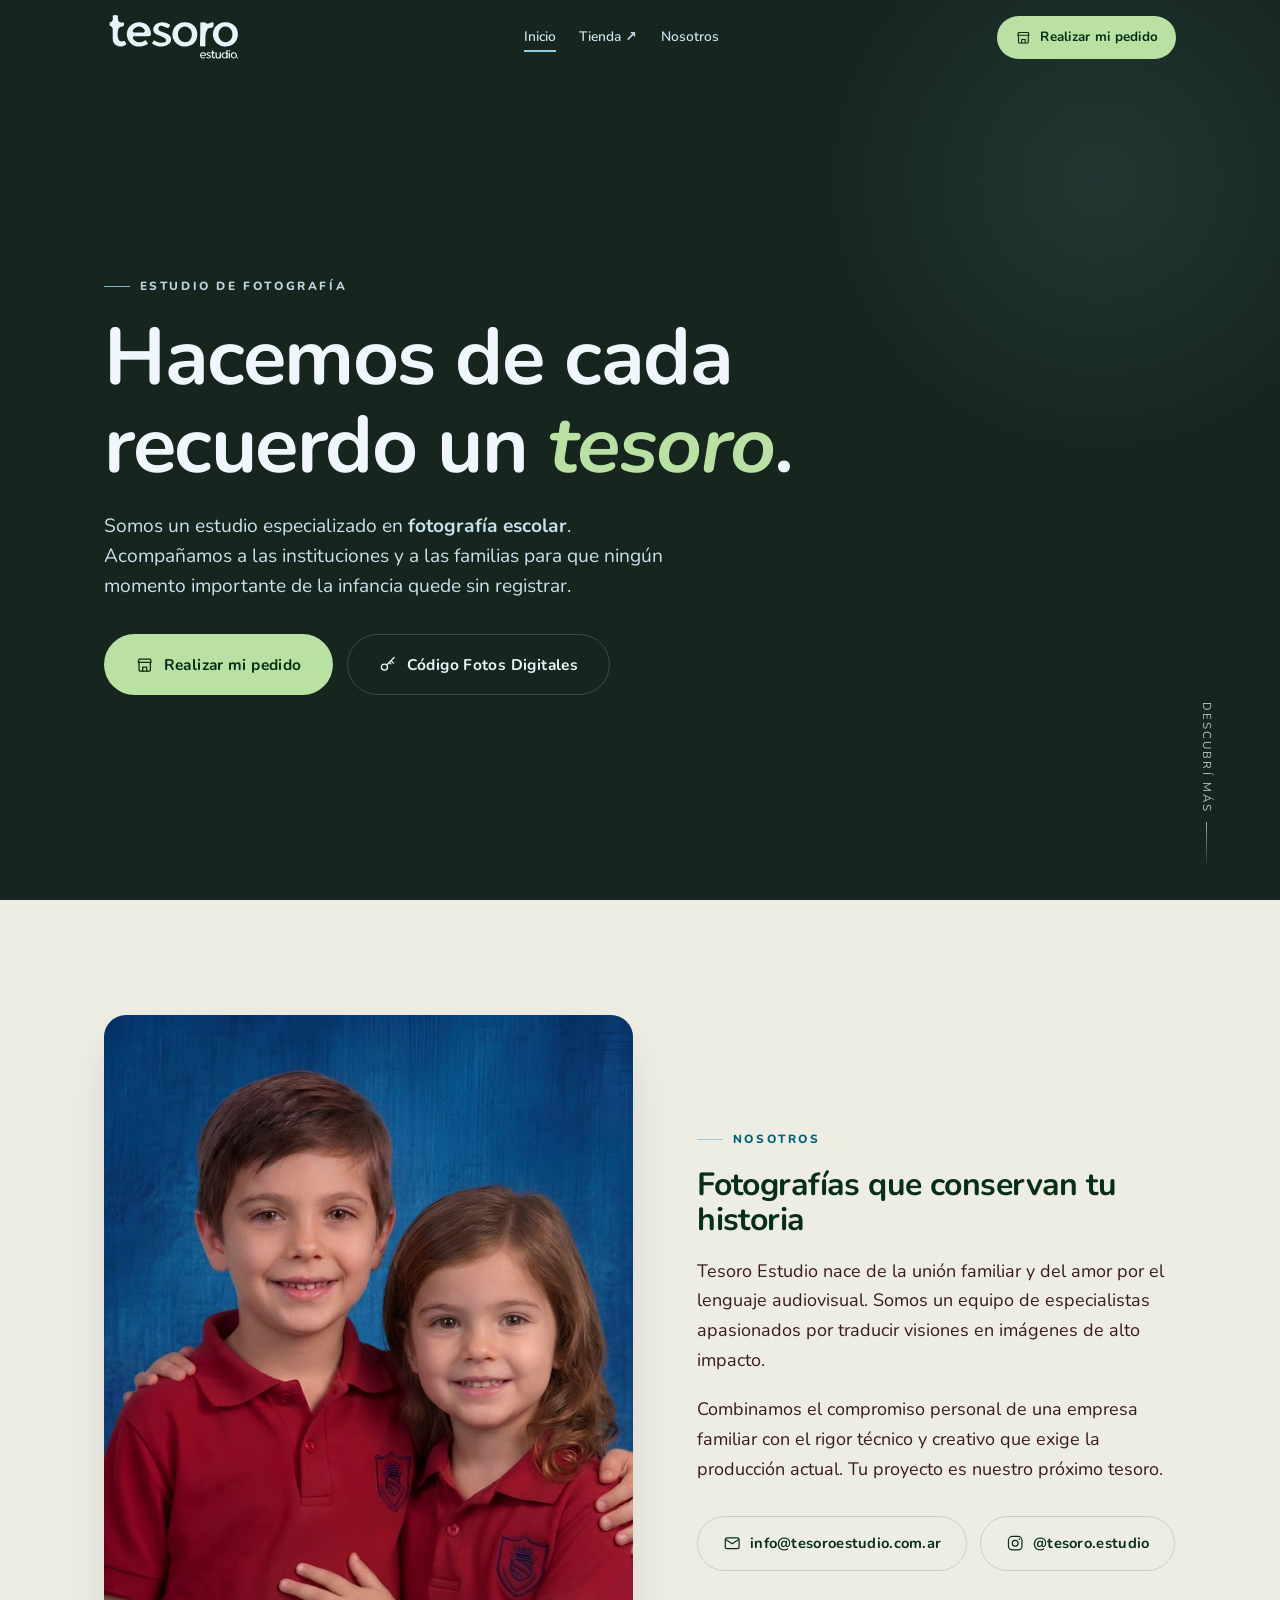
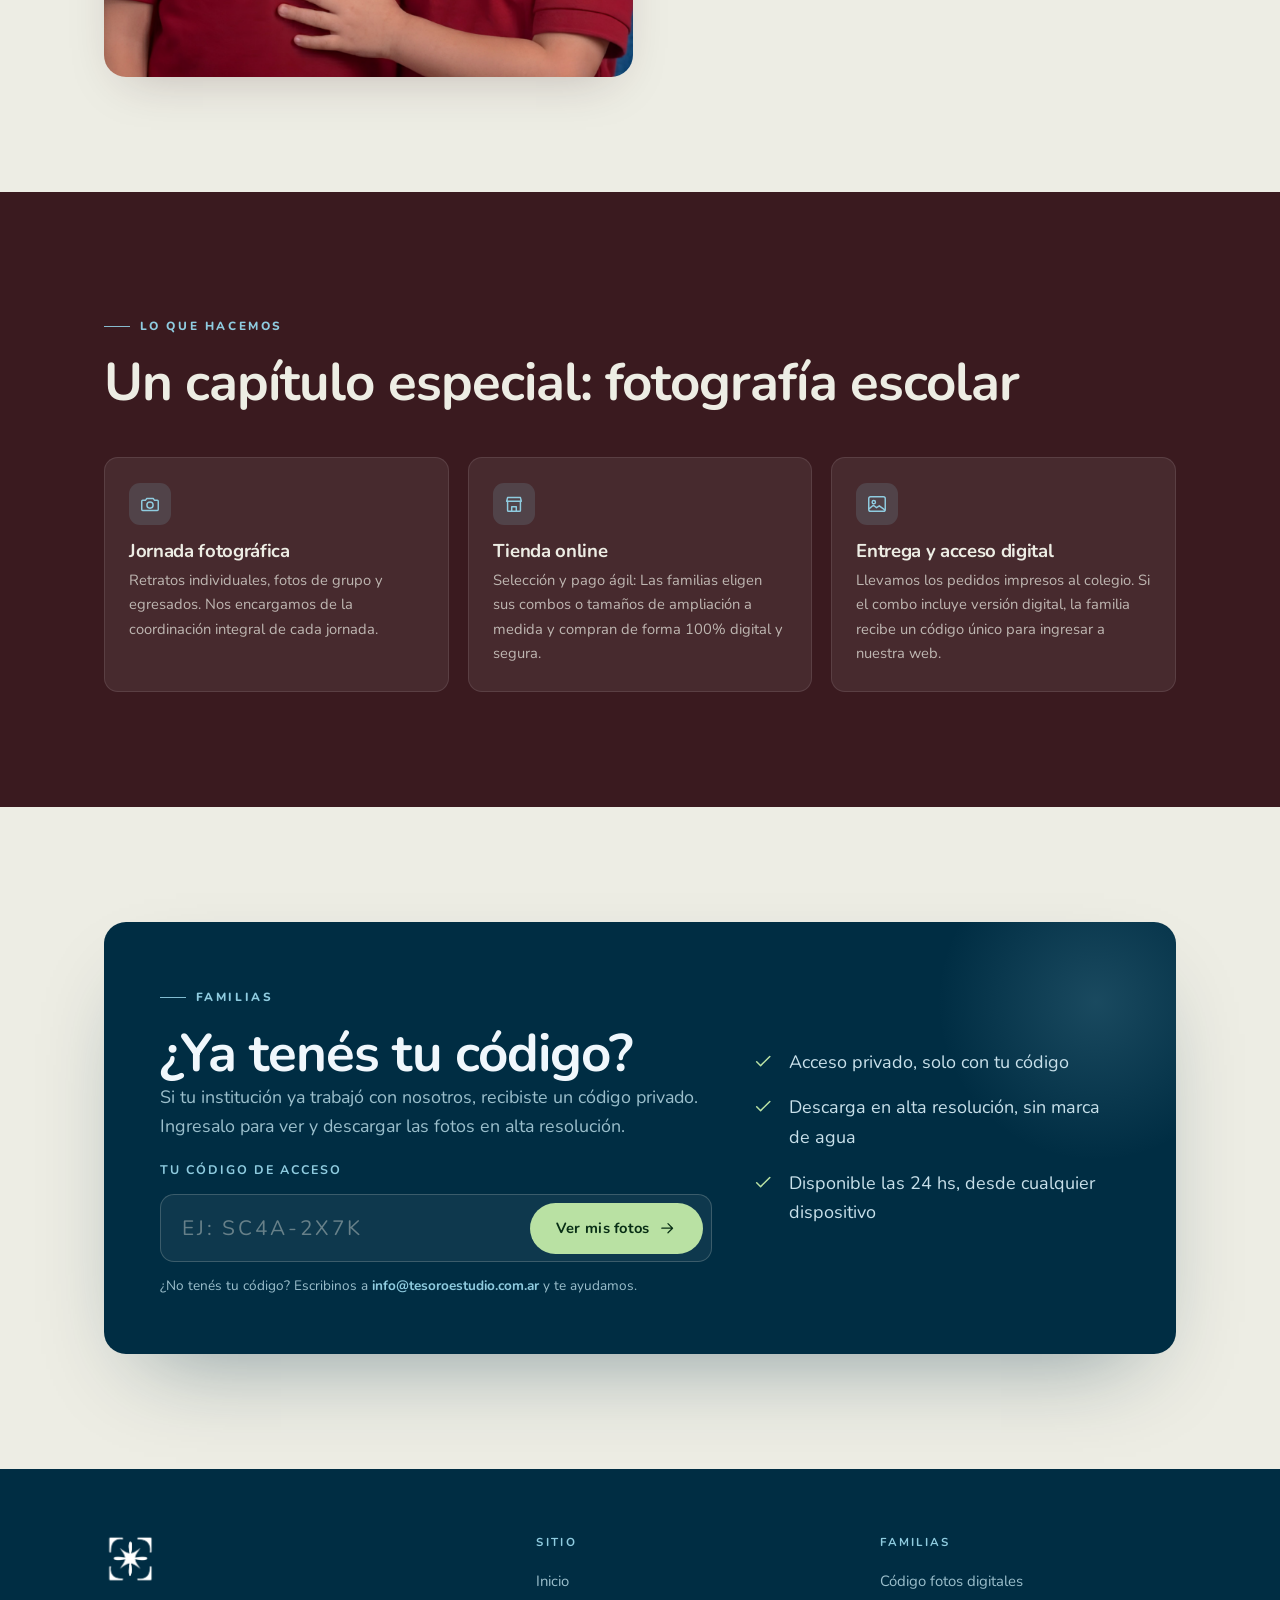
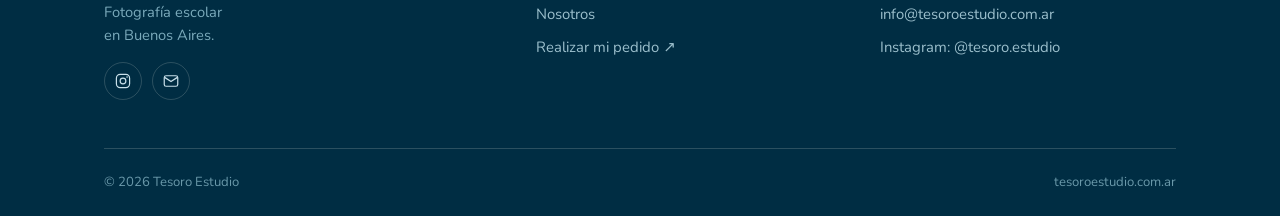
==== commit b73788ce: "Escolar section: fondo #3A1A1F, titulo mobile salto de linea, colores texto adaptados. v=13 Co-Autho" ====
--- a/index.html
+++ b/index.html
@@ -23,7 +23,7 @@
 <link rel="preconnect" href="https://fonts.gstatic.com" crossorigin>
 <link href="https://fonts.googleapis.com/css2?family=Nunito:ital,wght@0,300;0,400;0,500;0,600;0,700;0,800;1,400;1,600;1,700&display=swap" rel="stylesheet">
 
-<link rel="stylesheet" href="css/styles.css?v=11">
+<link rel="stylesheet" href="css/styles.css?v=13">
 </head>
 <body>
 
@@ -176,11 +176,11 @@
   </section>
 
   <!-- ========================= SERVICIOS (3 cards) ======================= -->
-  <section class="section section--surface">
+  <section class="section section--ink">
     <div class="container">
       <div class="section-head reveal">
         <p class="eyebrow">Lo que hacemos</p>
-        <h2>Un capítulo especial: fotografía escolar</h2>
+        <h2>Un capítulo especial:<br class="mobile-br"> fotografía escolar</h2>
       </div>
       <div class="feature-grid" style="margin-top:2.8rem">
         <div class="feature reveal">
--- a/css/styles.css
+++ b/css/styles.css
@@ -106,8 +106,16 @@
 .section--tight{padding-block:clamp(48px,6vw,84px)}
 .section--surface{background:var(--surface)}
 .section--brand{background:var(--brand);color:#E8F4FA}
+.section--ink{background:#3A1A1F;color:#EDEDE4}
+.section--ink .eyebrow{color:#8FCCE0}
+.section--ink .section-head h2{color:#EDEDE4}
+.section--ink .feature{background:rgba(255,255,255,.07);border-color:rgba(255,255,255,.1)}
+.section--ink .feature h3{color:#EDEDE4}
+.section--ink .feature p{color:rgba(237,237,228,.72)}
+.section--ink .feature__ic{background:rgba(143,204,224,.15);color:#8FCCE0}
 .section-head{max-width:46rem}
 .section-head h2{white-space:nowrap}
+.mobile-br{display:none}
 .section-head.is-centered{margin-inline:auto;text-align:center}
 .section-head .lead{margin-top:1.1rem}
 
@@ -607,7 +615,10 @@
   .burger{display:flex}
   .mm-cta .btn{font-size:.9rem;padding:.55rem 1.1rem}
   .hero__cta{flex-direction:column;gap:.7rem}
+  .hero__scroll{bottom:.3rem}
   .hero__cta .btn{width:100%;justify-content:center;text-align:center}
+  .mobile-br{display:block}
+  .section-head h2{white-space:normal}
   .split,.escolar-hero,.contact,.access__card{grid-template-columns:1fr}
   .split--reverse .split__media{order:0}
   .split__media img{aspect-ratio:16/11}
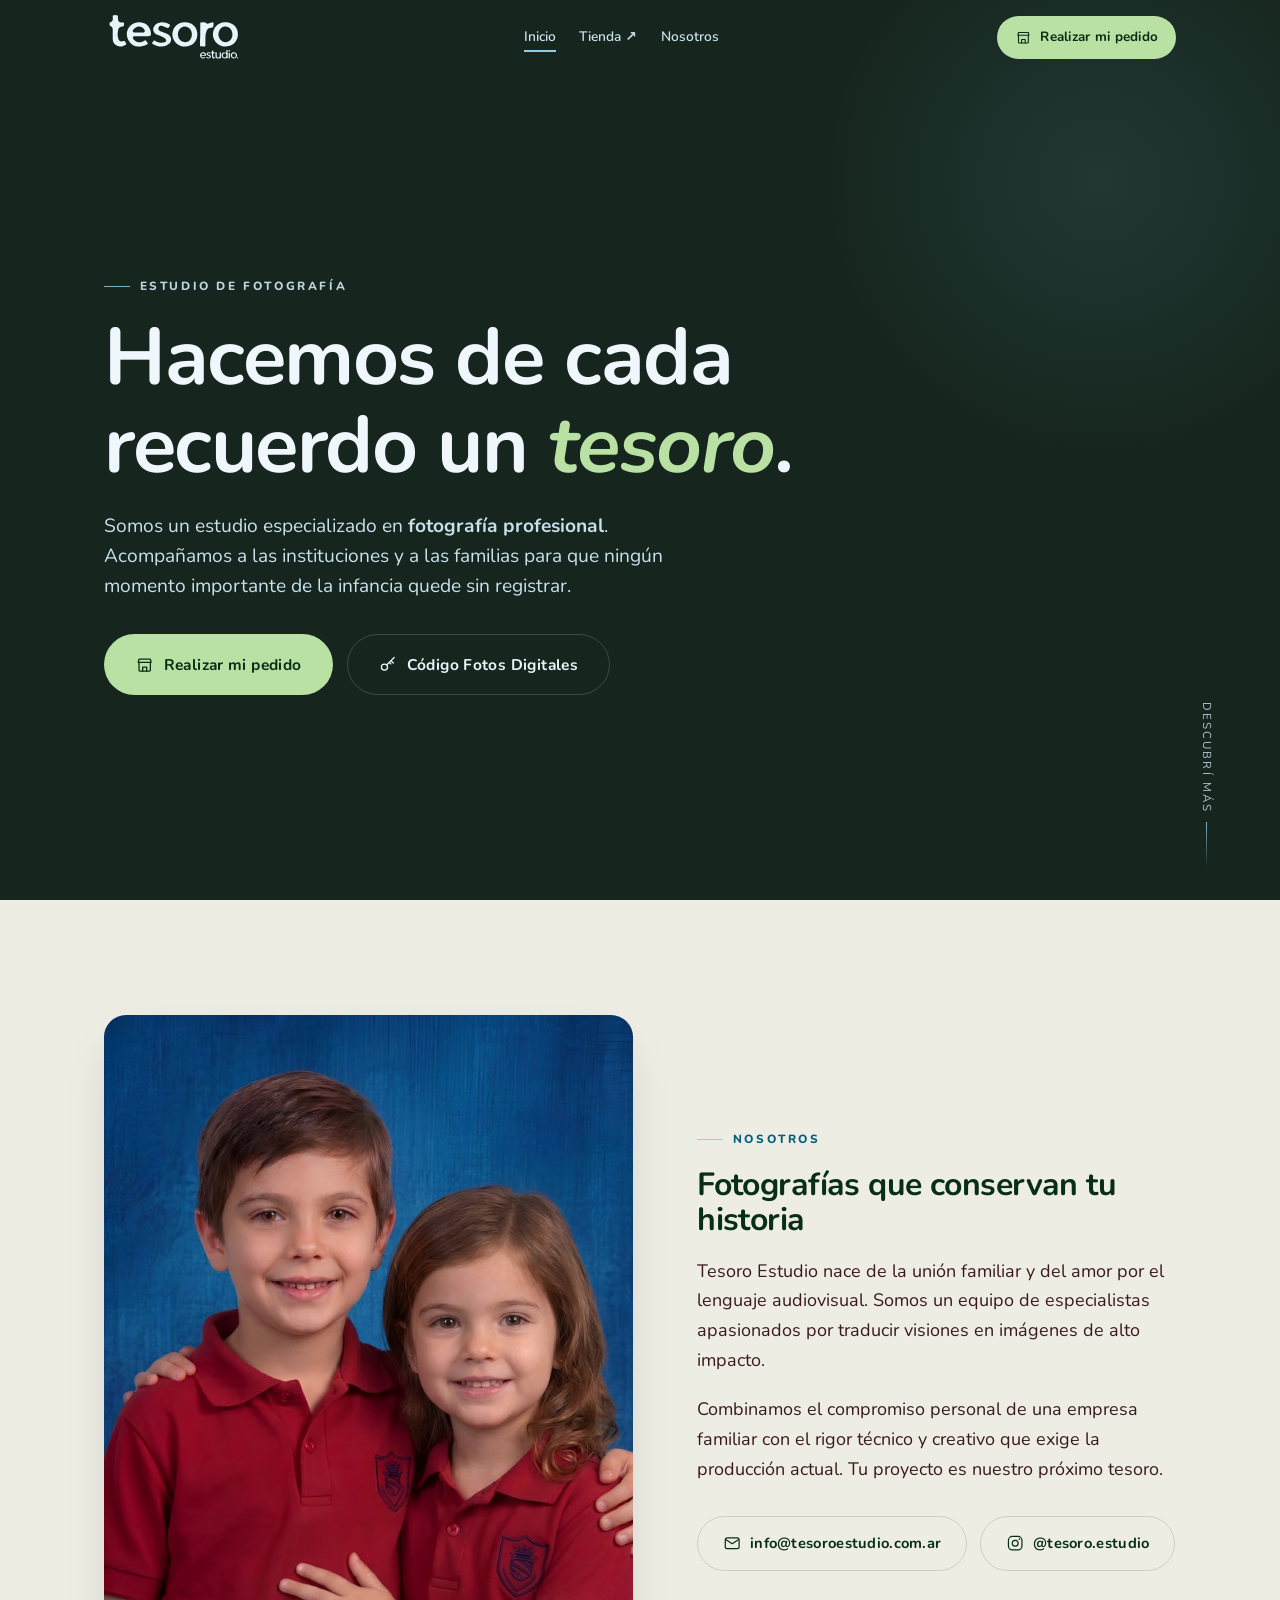
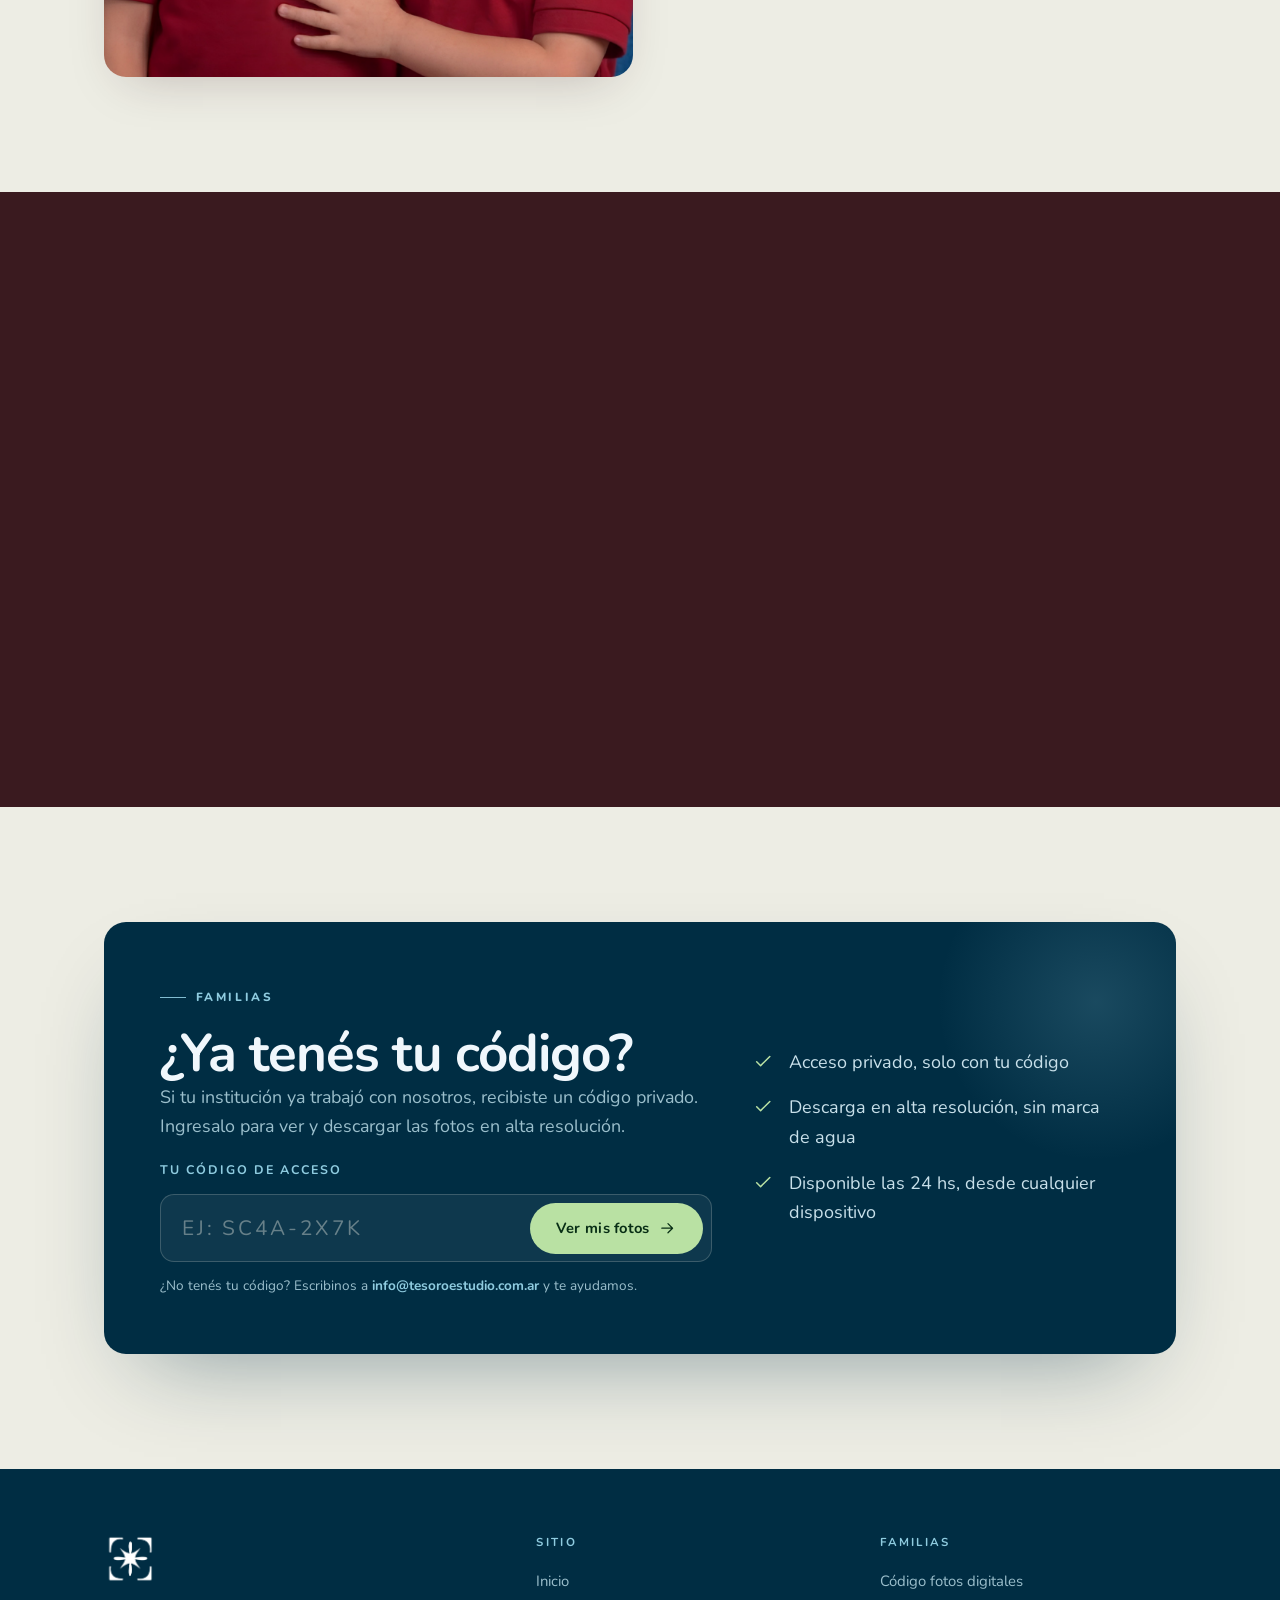
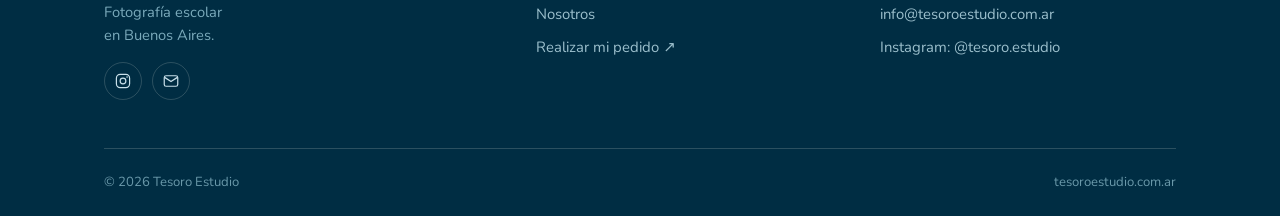
==== commit e0352ba2: "Fix: hero sub — fotografia escolar -> fotografia profesional Co-Authored-By: Claude Sonnet 4.6 <nore" ====
--- a/index.html
+++ b/index.html
@@ -131,7 +131,7 @@
       <div class="reveal">
         <p class="eyebrow hero__eyebrow">Estudio de fotografía</p>
         <h1>Hacemos de cada recuerdo un <em>tesoro</em>.</h1>
-        <p class="hero__sub">Somos un estudio especializado en <strong>fotografía escolar</strong>. Acompañamos a las instituciones y a las familias para que ningún momento importante de la infancia quede sin registrar.</p>
+        <p class="hero__sub">Somos un estudio especializado en <strong>fotografía profesional</strong>. Acompañamos a las instituciones y a las familias para que ningún momento importante de la infancia quede sin registrar.</p>
         <div class="hero__cta">
           <a href="https://tesoroestudio.com.ar/tienda" target="_blank" rel="noopener" class="btn btn--gold btn--lg">
             <svg class="ico" aria-hidden="true"><use href="#i-store"/></svg>
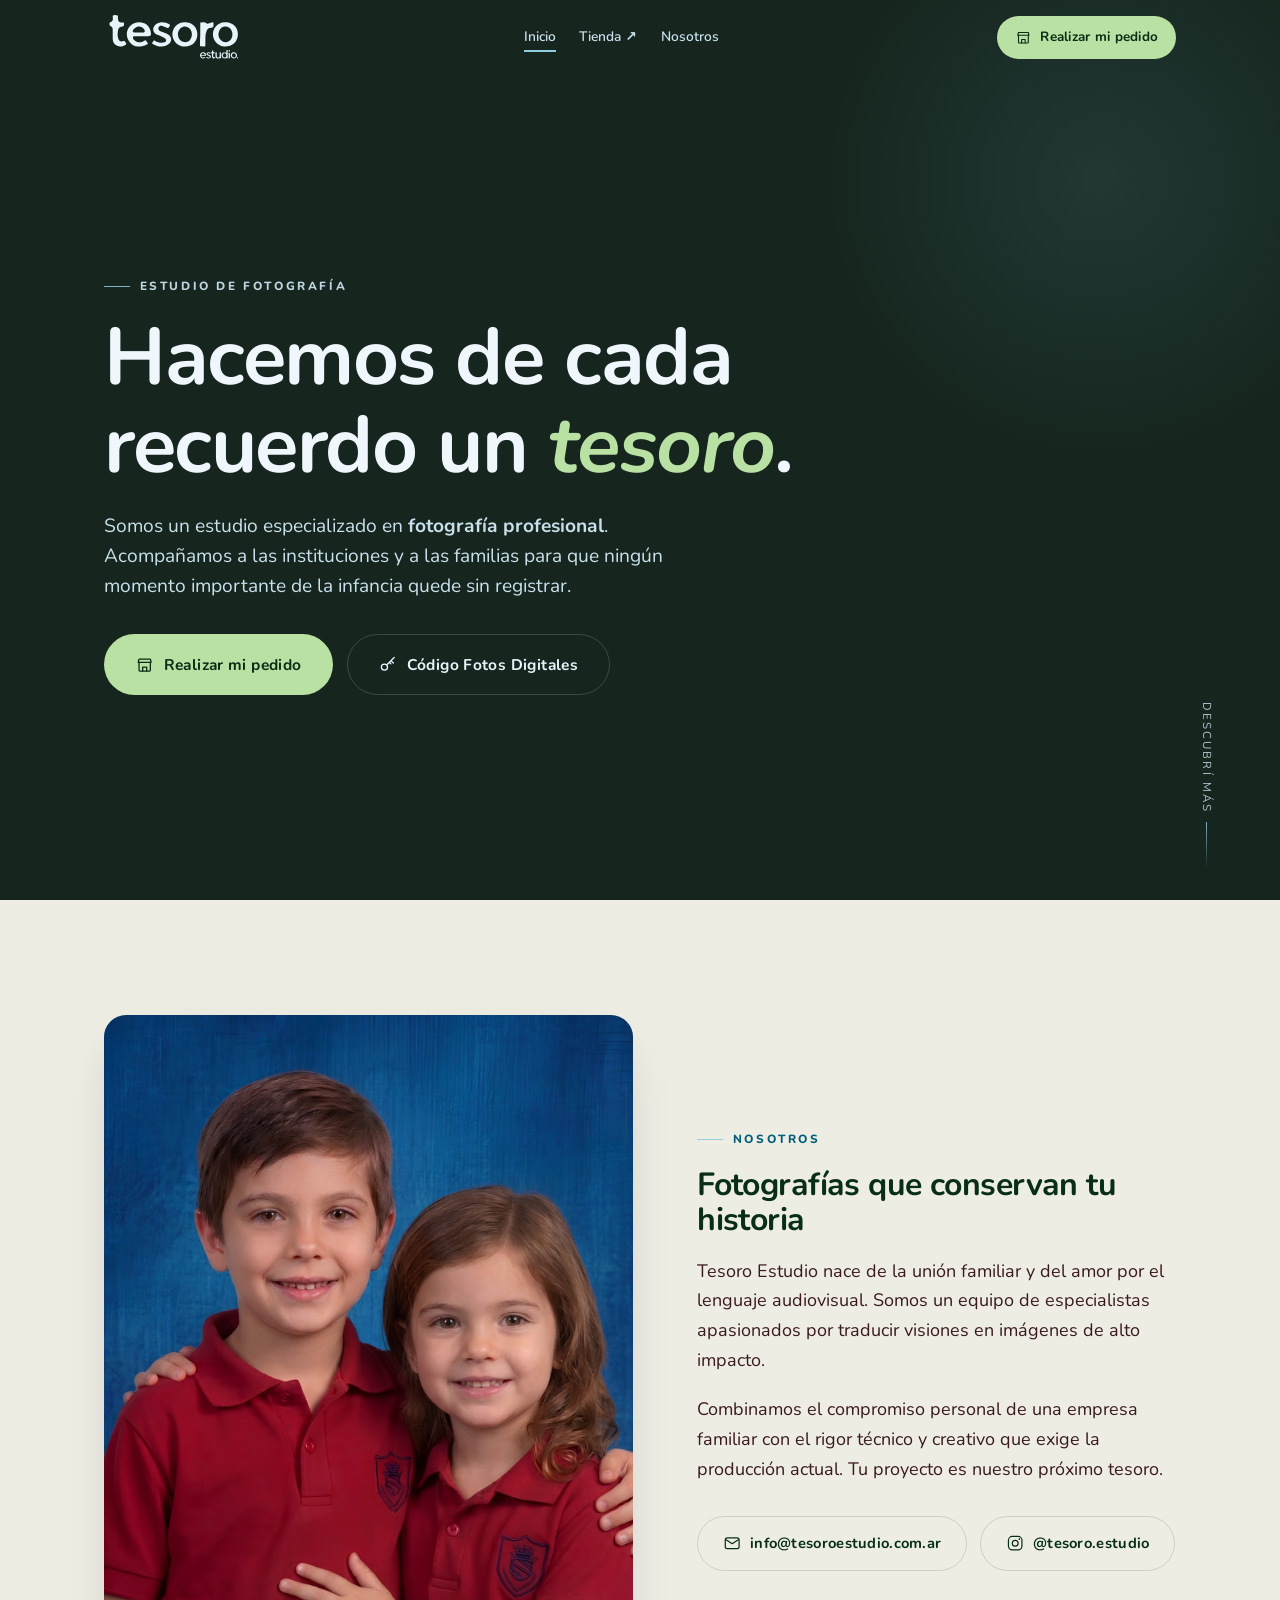
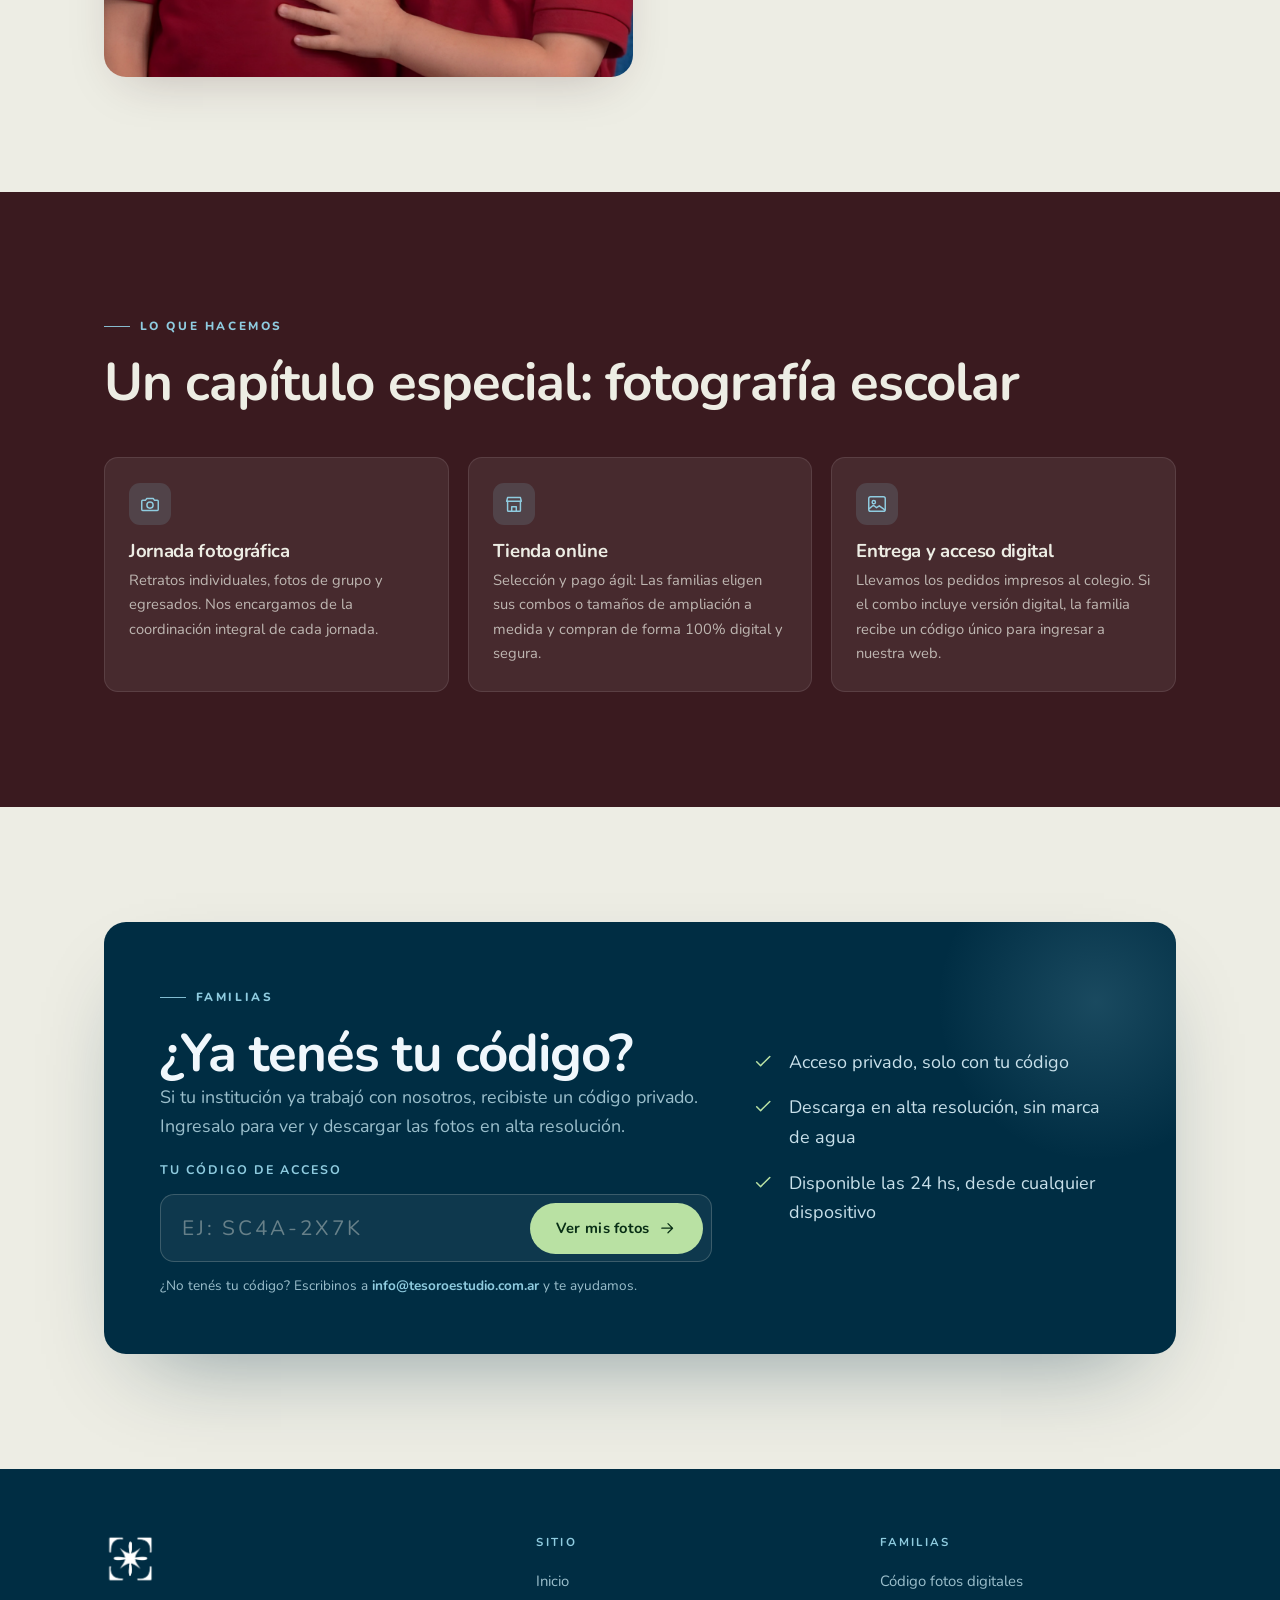
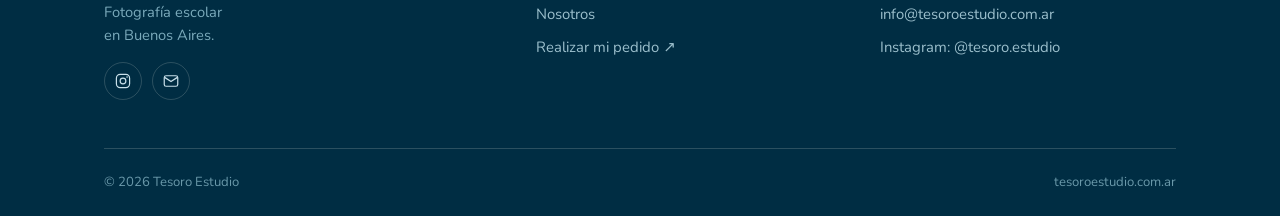
==== commit 9cb54aa2: "Fix: ocultar descubri-mas en mobile. v=14 Co-Authored-By: Claude Sonnet 4.6 <noreply@anthropic.com>" ====
--- a/index.html
+++ b/index.html
@@ -23,7 +23,7 @@
 <link rel="preconnect" href="https://fonts.gstatic.com" crossorigin>
 <link href="https://fonts.googleapis.com/css2?family=Nunito:ital,wght@0,300;0,400;0,500;0,600;0,700;0,800;1,400;1,600;1,700&display=swap" rel="stylesheet">
 
-<link rel="stylesheet" href="css/styles.css?v=13">
+<link rel="stylesheet" href="css/styles.css?v=14">
 </head>
 <body>
 
--- a/css/styles.css
+++ b/css/styles.css
@@ -615,7 +615,7 @@
   .burger{display:flex}
   .mm-cta .btn{font-size:.9rem;padding:.55rem 1.1rem}
   .hero__cta{flex-direction:column;gap:.7rem}
-  .hero__scroll{bottom:.3rem}
+  .hero__scroll{display:none}
   .hero__cta .btn{width:100%;justify-content:center;text-align:center}
   .mobile-br{display:block}
   .section-head h2{white-space:normal}
